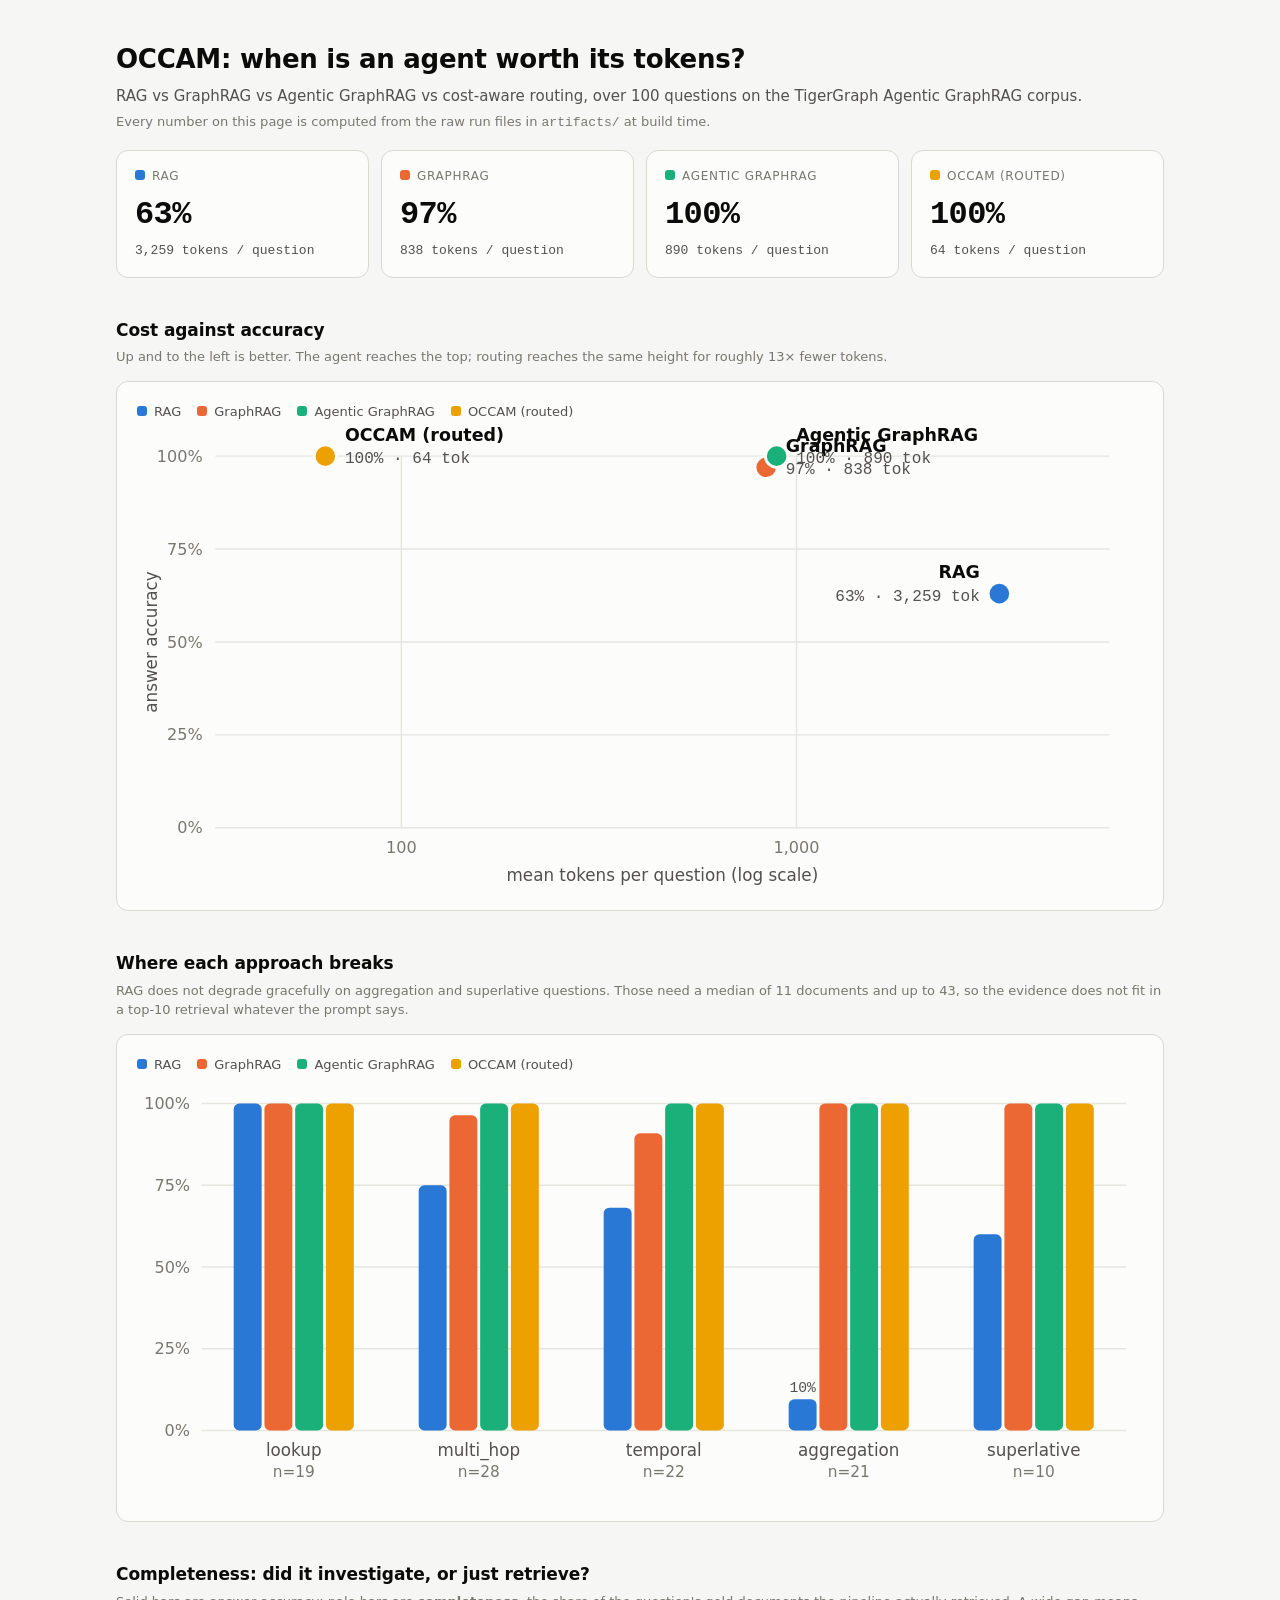
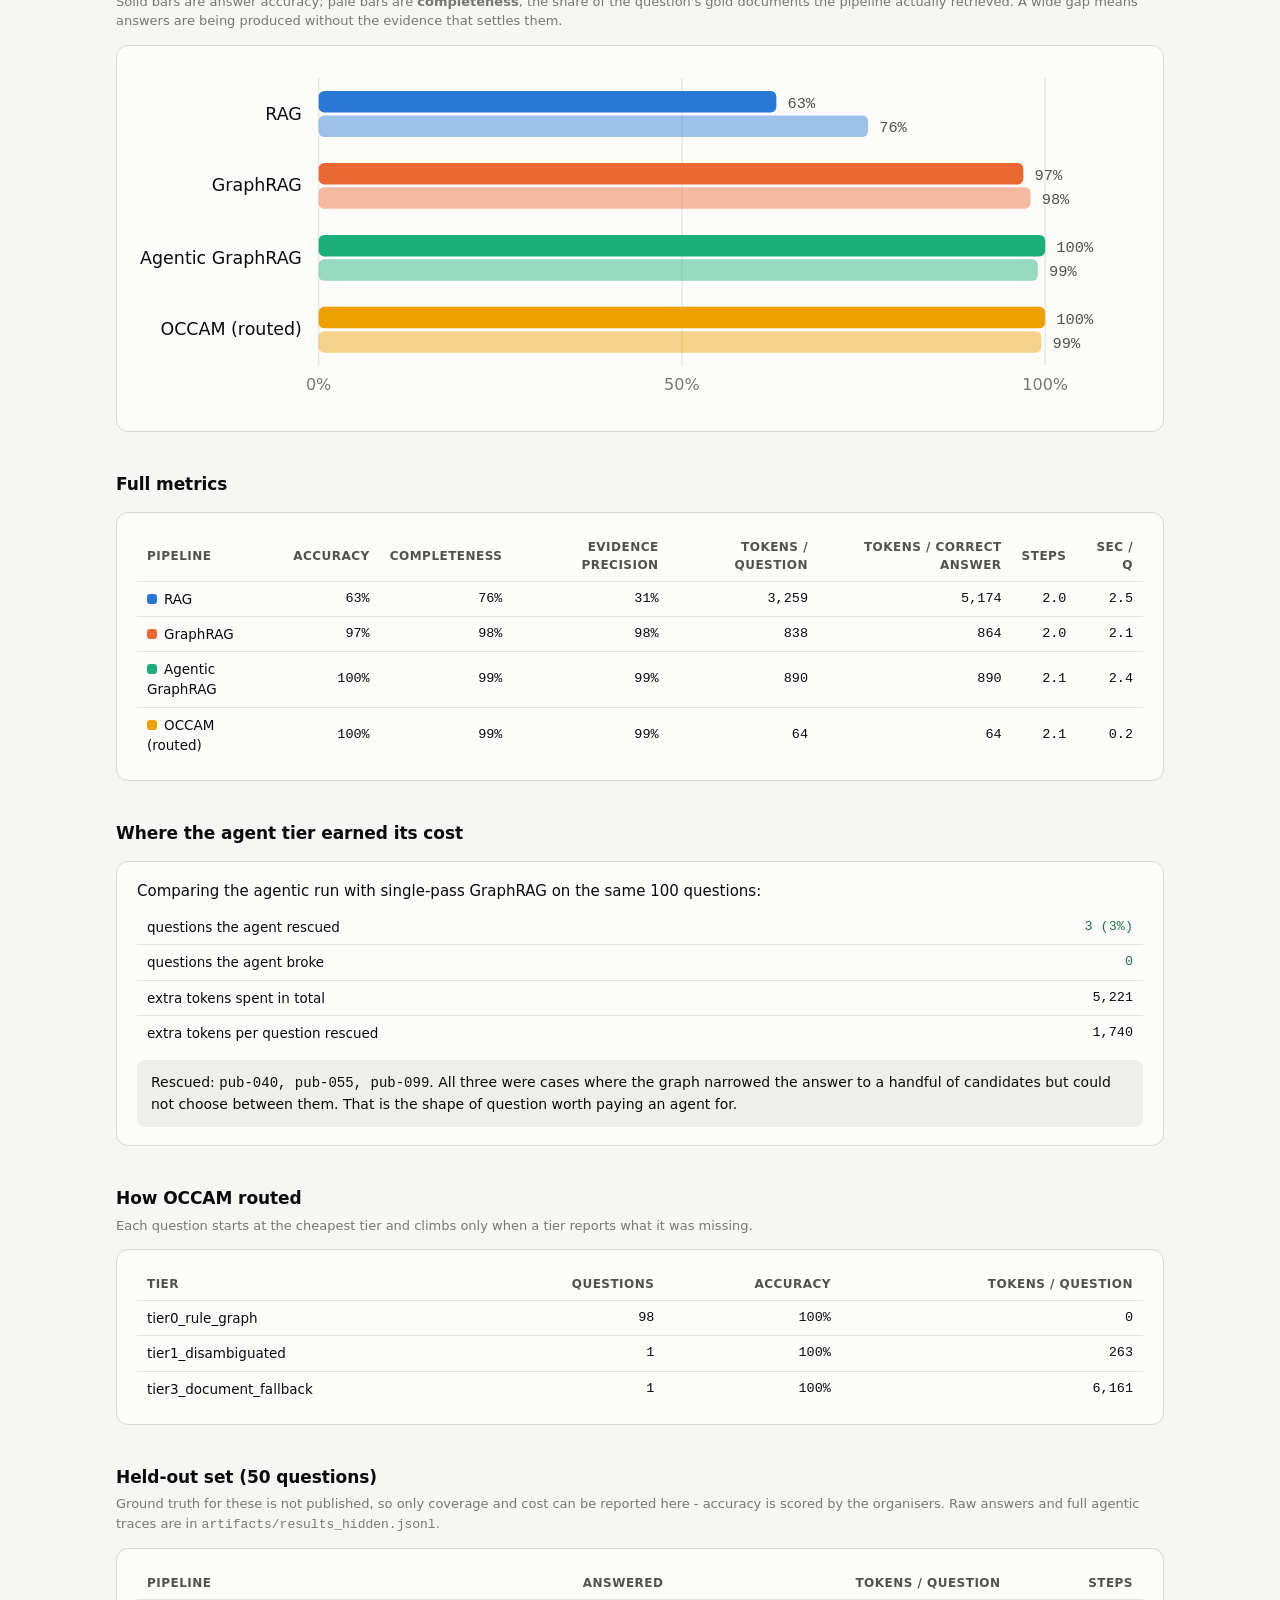
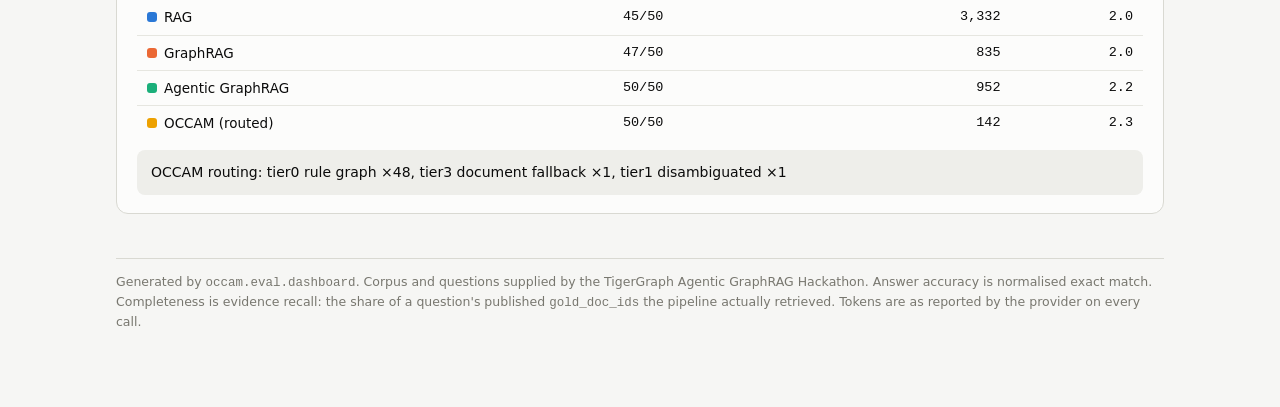
==== docs/index.html @ 52039546 "Serve the dashboard from GitHub Pages and name completeness explicitly GitHub renders .html files as" ====
<!doctype html>
<html lang="en"><head><meta charset="utf-8"><meta name="viewport" content="width=device-width,initial-scale=1">
<title>OCCAM Benchmark</title><style>
:root{color-scheme:light;
  --surface-0:#f6f6f4; --surface-1:#fcfcfb; --surface-2:#eeeeea;
  --border:#d9d9d2; --grid:#e6e6e0;
  --text-primary:#0b0b0b; --text-secondary:#52514e; --text-muted:#78776f;
  --series-rag:#2a78d6; --series-graphrag:#eb6834;
  --series-agentic:#1baf7a; --series-occam:#eda100;
  --good:#1e7a48; --bad:#b3261e;}
@media (prefers-color-scheme:dark){:root:not([data-theme="light"]){color-scheme:dark;
  --surface-0:#121211; --surface-1:#1a1a19; --surface-2:#242422;
  --border:#3a3a37; --grid:#2e2e2b;
  --text-primary:#ffffff; --text-secondary:#c3c2b7; --text-muted:#96958c;
  --series-rag:#3987e5; --series-graphrag:#d95926;
  --series-agentic:#199e70; --series-occam:#c98500;
  --good:#4caf7d; --bad:#e66767;}}
:root[data-theme="dark"]{color-scheme:dark;
  --surface-0:#121211; --surface-1:#1a1a19; --surface-2:#242422;
  --border:#3a3a37; --grid:#2e2e2b;
  --text-primary:#ffffff; --text-secondary:#c3c2b7; --text-muted:#96958c;
  --series-rag:#3987e5; --series-graphrag:#d95926;
  --series-agentic:#199e70; --series-occam:#c98500;
  --good:#4caf7d; --bad:#e66767;}
*{box-sizing:border-box}
body{margin:0;background:var(--surface-0);color:var(--text-primary);
  font:15px/1.5 ui-sans-serif,system-ui,-apple-system,"Segoe UI",Roboto,sans-serif;}
.wrap{max-width:1080px;margin:0 auto;padding:40px 16px 80px}
h1{font-size:26px;margin:0 0 6px;letter-spacing:-.01em}
h2{font-size:17px;margin:40px 0 4px;letter-spacing:-.005em}
.sub{color:var(--text-secondary);margin:0 0 4px}
.note{color:var(--text-muted);font-size:13px;margin:4px 0 14px}
.card{background:var(--surface-1);border:1px solid var(--border);
  border-radius:12px;padding:18px 20px;margin-top:14px}
.tiles{display:grid;grid-template-columns:repeat(auto-fit,minmax(200px,1fr));gap:12px;margin-top:18px}
.tile{background:var(--surface-1);border:1px solid var(--border);border-radius:12px;padding:16px 18px}
.tile .name{font-size:12px;letter-spacing:.06em;text-transform:uppercase;color:var(--text-muted)}
.tile .big{font-size:32px;font-weight:650;letter-spacing:-.02em;margin:6px 0 2px}
.tile .meta{font-size:13px;color:var(--text-secondary)}
.swatch{display:inline-block;width:10px;height:10px;border-radius:3px;margin-right:7px;vertical-align:baseline}
table{border-collapse:collapse;width:100%;font-size:13.5px}
th,td{text-align:right;padding:7px 10px;border-bottom:1px solid var(--grid)}
th:first-child,td:first-child{text-align:left}
th{color:var(--text-secondary);font-weight:600;font-size:12px;
  letter-spacing:.04em;text-transform:uppercase}
tbody tr:last-child td{border-bottom:none}
.legend{display:flex;flex-wrap:wrap;gap:16px;margin:2px 0 10px;font-size:13px;color:var(--text-secondary)}
figure{margin:0}
svg{display:block;width:100%;height:auto;overflow:visible}
.mono{font-variant-numeric:tabular-nums;
  font-family:ui-monospace,SFMono-Regular,Menlo,monospace}
.good{color:var(--good)} .bad{color:var(--bad)}
.hl{background:var(--surface-2);border-radius:8px;padding:12px 14px;margin-top:10px;font-size:14px}
footer{margin-top:44px;color:var(--text-muted);font-size:12.5px;
  border-top:1px solid var(--border);padding-top:14px}
[data-tip]{cursor:default}
</style></head><body><div class="wrap">

<h1>OCCAM: when is an agent worth its tokens?</h1>
<p class="sub">RAG vs GraphRAG vs Agentic GraphRAG vs cost-aware routing,
over 100 questions on the TigerGraph Agentic GraphRAG corpus.</p>
<p class="note">Every number on this page is computed from the raw run files in
<span class="mono">artifacts/</span> at build time.</p>

<div class="tiles"><div class="tile"><div class="name"><span class="swatch" style="background:var(--series-rag)"></span>RAG</div><div class="big mono">63%</div><div class="meta mono">3,259 tokens / question</div></div><div class="tile"><div class="name"><span class="swatch" style="background:var(--series-graphrag)"></span>GraphRAG</div><div class="big mono">97%</div><div class="meta mono">838 tokens / question</div></div><div class="tile"><div class="name"><span class="swatch" style="background:var(--series-agentic)"></span>Agentic GraphRAG</div><div class="big mono">100%</div><div class="meta mono">890 tokens / question</div></div><div class="tile"><div class="name"><span class="swatch" style="background:var(--series-occam)"></span>OCCAM (routed)</div><div class="big mono">100%</div><div class="meta mono">64 tokens / question</div></div></div>

<h2>Cost against accuracy</h2>
<p class="note">Up and to the left is better. The agent reaches the top;
routing reaches the same height for roughly 13&times; fewer tokens.</p>
<div class="card"><div class="legend"><span><span class="swatch" style="background:var(--series-rag)"></span>RAG</span><span><span class="swatch" style="background:var(--series-graphrag)"></span>GraphRAG</span><span><span class="swatch" style="background:var(--series-agentic)"></span>Agentic GraphRAG</span><span><span class="swatch" style="background:var(--series-occam)"></span>OCCAM (routed)</span></div><figure><svg viewBox="0 0 720 330" role="img" aria-label="Average tokens per question versus answer accuracy"><line x1="56" y1="284.0" x2="696" y2="284.0" stroke="var(--grid)" stroke-width="1"/><text x="47" y="288.0" text-anchor="end" font-size="11.5" fill="var(--text-muted)">0%</text><line x1="56" y1="217.5" x2="696" y2="217.5" stroke="var(--grid)" stroke-width="1"/><text x="47" y="221.5" text-anchor="end" font-size="11.5" fill="var(--text-muted)">25%</text><line x1="56" y1="151.0" x2="696" y2="151.0" stroke="var(--grid)" stroke-width="1"/><text x="47" y="155.0" text-anchor="end" font-size="11.5" fill="var(--text-muted)">50%</text><line x1="56" y1="84.5" x2="696" y2="84.5" stroke="var(--grid)" stroke-width="1"/><text x="47" y="88.5" text-anchor="end" font-size="11.5" fill="var(--text-muted)">75%</text><line x1="56" y1="18.0" x2="696" y2="18.0" stroke="var(--grid)" stroke-width="1"/><text x="47" y="22.0" text-anchor="end" font-size="11.5" fill="var(--text-muted)">100%</text><line x1="189.2" y1="18" x2="189.2" y2="284" stroke="var(--grid)" stroke-width="1"/><text x="189.2" y="302" text-anchor="middle" font-size="11.5" fill="var(--text-muted)">100</text><line x1="472.0" y1="18" x2="472.0" y2="284" stroke="var(--grid)" stroke-width="1"/><text x="472.0" y="302" text-anchor="middle" font-size="11.5" fill="var(--text-muted)">1,000</text><text x="376" y="322" text-anchor="middle" font-size="12" fill="var(--text-secondary)">mean tokens per question (log scale)</text><text transform="translate(14,151) rotate(-90)" text-anchor="middle" font-size="12" fill="var(--text-secondary)">answer accuracy</text><circle cx="617.2" cy="116.4" r="8" fill="var(--series-rag)" stroke="var(--surface-1)" stroke-width="2" data-tip="RAG: 63% accuracy at 3,259 tokens/question"/><text x="603.2" y="105.4" text-anchor="end" font-size="12.5" font-weight="600" fill="var(--text-primary)">RAG</text><text x="603.2" y="121.4" text-anchor="end" font-size="11.5" fill="var(--text-secondary)" class="mono">63% · 3,259 tok</text><circle cx="450.3" cy="26.0" r="8" fill="var(--series-graphrag)" stroke="var(--surface-1)" stroke-width="2" data-tip="GraphRAG: 97% accuracy at 838 tokens/question"/><text x="464.3" y="15.0" text-anchor="start" font-size="12.5" font-weight="600" fill="var(--text-primary)">GraphRAG</text><text x="464.3" y="31.0" text-anchor="start" font-size="11.5" fill="var(--text-secondary)" class="mono">97% · 838 tok</text><circle cx="457.8" cy="18.0" r="8" fill="var(--series-agentic)" stroke="var(--surface-1)" stroke-width="2" data-tip="Agentic GraphRAG: 100% accuracy at 890 tokens/question"/><text x="471.8" y="7.0" text-anchor="start" font-size="12.5" font-weight="600" fill="var(--text-primary)">Agentic GraphRAG</text><text x="471.8" y="23.0" text-anchor="start" font-size="11.5" fill="var(--text-secondary)" class="mono">100% · 890 tok</text><circle cx="134.8" cy="18.0" r="8" fill="var(--series-occam)" stroke="var(--surface-1)" stroke-width="2" data-tip="OCCAM (routed): 100% accuracy at 64 tokens/question"/><text x="148.8" y="7.0" text-anchor="start" font-size="12.5" font-weight="600" fill="var(--text-primary)">OCCAM (routed)</text><text x="148.8" y="23.0" text-anchor="start" font-size="11.5" fill="var(--text-secondary)" class="mono">100% · 64 tok</text></svg></figure></div>

<h2>Where each approach breaks</h2>
<p class="note">RAG does not degrade gracefully on aggregation and superlative
questions. Those need a median of 11 documents and up to 43, so the evidence
does not fit in a top-10 retrieval whatever the prompt says.</p>
<div class="card"><div class="legend"><span><span class="swatch" style="background:var(--series-rag)"></span>RAG</span><span><span class="swatch" style="background:var(--series-graphrag)"></span>GraphRAG</span><span><span class="swatch" style="background:var(--series-agentic)"></span>Agentic GraphRAG</span><span><span class="swatch" style="background:var(--series-occam)"></span>OCCAM (routed)</span></div><figure><svg viewBox="0 0 720 300" role="img" aria-label="Answer accuracy by question type for each pipeline"><line x1="46" y1="248.0" x2="708" y2="248.0" stroke="var(--grid)" stroke-width="1"/><text x="38" y="252.0" text-anchor="end" font-size="11.5" fill="var(--text-muted)">0%</text><line x1="46" y1="189.5" x2="708" y2="189.5" stroke="var(--grid)" stroke-width="1"/><text x="38" y="193.5" text-anchor="end" font-size="11.5" fill="var(--text-muted)">25%</text><line x1="46" y1="131.0" x2="708" y2="131.0" stroke="var(--grid)" stroke-width="1"/><text x="38" y="135.0" text-anchor="end" font-size="11.5" fill="var(--text-muted)">50%</text><line x1="46" y1="72.5" x2="708" y2="72.5" stroke="var(--grid)" stroke-width="1"/><text x="38" y="76.5" text-anchor="end" font-size="11.5" fill="var(--text-muted)">75%</text><line x1="46" y1="14.0" x2="708" y2="14.0" stroke="var(--grid)" stroke-width="1"/><text x="38" y="18.0" text-anchor="end" font-size="11.5" fill="var(--text-muted)">100%</text><text x="112.2" y="266" text-anchor="middle" font-size="12" fill="var(--text-secondary)">lookup</text><text x="112.2" y="281" text-anchor="middle" font-size="11" fill="var(--text-muted)">n=19</text><rect x="69.2" y="14.0" width="20.0" height="234.0" rx="4" fill="var(--series-rag)" data-tip="RAG · lookup: 100% correct (19/19), 2,718 tok/q"/><rect x="91.2" y="14.0" width="20.0" height="234.0" rx="4" fill="var(--series-graphrag)" data-tip="GraphRAG · lookup: 100% correct (19/19), 822 tok/q"/><rect x="113.2" y="14.0" width="20.0" height="234.0" rx="4" fill="var(--series-agentic)" data-tip="Agentic GraphRAG · lookup: 100% correct (19/19), 821 tok/q"/><rect x="135.2" y="14.0" width="20.0" height="234.0" rx="4" fill="var(--series-occam)" data-tip="OCCAM (routed) · lookup: 100% correct (19/19), 0 tok/q"/><text x="244.6" y="266" text-anchor="middle" font-size="12" fill="var(--text-secondary)">multi_hop</text><text x="244.6" y="281" text-anchor="middle" font-size="11" fill="var(--text-muted)">n=28</text><rect x="201.6" y="72.5" width="20.0" height="175.5" rx="4" fill="var(--series-rag)" data-tip="RAG · multi_hop: 75% correct (21/28), 3,056 tok/q"/><rect x="223.6" y="22.4" width="20.0" height="225.6" rx="4" fill="var(--series-graphrag)" data-tip="GraphRAG · multi_hop: 96% correct (27/28), 847 tok/q"/><rect x="245.6" y="14.0" width="20.0" height="234.0" rx="4" fill="var(--series-agentic)" data-tip="Agentic GraphRAG · multi_hop: 100% correct (28/28), 994 tok/q"/><rect x="267.6" y="14.0" width="20.0" height="234.0" rx="4" fill="var(--series-occam)" data-tip="OCCAM (routed) · multi_hop: 100% correct (28/28), 220 tok/q"/><text x="377.0" y="266" text-anchor="middle" font-size="12" fill="var(--text-secondary)">temporal</text><text x="377.0" y="281" text-anchor="middle" font-size="11" fill="var(--text-muted)">n=22</text><rect x="334.0" y="88.5" width="20.0" height="159.5" rx="4" fill="var(--series-rag)" data-tip="RAG · temporal: 68% correct (15/22), 3,630 tok/q"/><rect x="356.0" y="35.3" width="20.0" height="212.7" rx="4" fill="var(--series-graphrag)" data-tip="GraphRAG · temporal: 91% correct (20/22), 849 tok/q"/><rect x="378.0" y="14.0" width="20.0" height="234.0" rx="4" fill="var(--series-agentic)" data-tip="Agentic GraphRAG · temporal: 100% correct (22/22), 900 tok/q"/><rect x="400.0" y="14.0" width="20.0" height="234.0" rx="4" fill="var(--series-occam)" data-tip="OCCAM (routed) · temporal: 100% correct (22/22), 12 tok/q"/><text x="509.4" y="266" text-anchor="middle" font-size="12" fill="var(--text-secondary)">aggregation</text><text x="509.4" y="281" text-anchor="middle" font-size="11" fill="var(--text-muted)">n=21</text><rect x="466.4" y="225.7" width="20.0" height="22.3" rx="4" fill="var(--series-rag)" data-tip="RAG · aggregation: 10% correct (2/21), 3,412 tok/q"/><text x="476.4" y="220.7" text-anchor="middle" font-size="10.5" fill="var(--text-secondary)" class="mono">10%</text><rect x="488.4" y="14.0" width="20.0" height="234.0" rx="4" fill="var(--series-graphrag)" data-tip="GraphRAG · aggregation: 100% correct (21/21), 836 tok/q"/><rect x="510.4" y="14.0" width="20.0" height="234.0" rx="4" fill="var(--series-agentic)" data-tip="Agentic GraphRAG · aggregation: 100% correct (21/21), 836 tok/q"/><rect x="532.4" y="14.0" width="20.0" height="234.0" rx="4" fill="var(--series-occam)" data-tip="OCCAM (routed) · aggregation: 100% correct (21/21), 0 tok/q"/><text x="641.8" y="266" text-anchor="middle" font-size="12" fill="var(--text-secondary)">superlative</text><text x="641.8" y="281" text-anchor="middle" font-size="11" fill="var(--text-muted)">n=10</text><rect x="598.8" y="107.6" width="20.0" height="140.4" rx="4" fill="var(--series-rag)" data-tip="RAG · superlative: 60% correct (6/10), 3,718 tok/q"/><rect x="620.8" y="14.0" width="20.0" height="234.0" rx="4" fill="var(--series-graphrag)" data-tip="GraphRAG · superlative: 100% correct (10/10), 824 tok/q"/><rect x="642.8" y="14.0" width="20.0" height="234.0" rx="4" fill="var(--series-agentic)" data-tip="Agentic GraphRAG · superlative: 100% correct (10/10), 824 tok/q"/><rect x="664.8" y="14.0" width="20.0" height="234.0" rx="4" fill="var(--series-occam)" data-tip="OCCAM (routed) · superlative: 100% correct (10/10), 0 tok/q"/></svg></figure></div>

<h2>Completeness: did it investigate, or just retrieve?</h2>
<p class="note">Solid bars are answer accuracy; pale bars are <strong>completeness</strong>,
the share of the question's gold documents the pipeline actually retrieved. A wide
gap means answers are being produced without the evidence that settles them.</p>
<div class="card"><figure><svg viewBox="0 0 720 250" role="img" aria-label="Answer accuracy compared with completeness (evidence recall)"><line x1="130.0" y1="10" x2="130.0" y2="216" stroke="var(--grid)" stroke-width="1"/><text x="130.0" y="233" text-anchor="middle" font-size="11.5" fill="var(--text-muted)">0%</text><line x1="390.0" y1="10" x2="390.0" y2="216" stroke="var(--grid)" stroke-width="1"/><text x="390.0" y="233" text-anchor="middle" font-size="11.5" fill="var(--text-muted)">50%</text><line x1="650.0" y1="10" x2="650.0" y2="216" stroke="var(--grid)" stroke-width="1"/><text x="650.0" y="233" text-anchor="middle" font-size="11.5" fill="var(--text-muted)">100%</text><text x="118" y="39.8" text-anchor="end" font-size="12.5" fill="var(--text-primary)">RAG</text><rect x="130" y="19.3" width="327.6" height="15.4" rx="4" fill="var(--series-rag)" fill-opacity="1" data-tip="RAG answer accuracy: 63.0%"/><text x="465.6" y="31.4" font-size="11" fill="var(--text-secondary)" class="mono">63%</text><rect x="130" y="36.8" width="393.2" height="15.4" rx="4" fill="var(--series-rag)" fill-opacity="0.45" data-tip="RAG evidence recall: 75.6%"/><text x="531.2" y="48.8" font-size="11" fill="var(--text-secondary)" class="mono">76%</text><text x="118" y="91.2" text-anchor="end" font-size="12.5" fill="var(--text-primary)">GraphRAG</text><rect x="130" y="70.8" width="504.4" height="15.4" rx="4" fill="var(--series-graphrag)" fill-opacity="1" data-tip="GraphRAG answer accuracy: 97.0%"/><text x="642.4" y="82.9" font-size="11" fill="var(--text-secondary)" class="mono">97%</text><rect x="130" y="88.2" width="509.5" height="15.4" rx="4" fill="var(--series-graphrag)" fill-opacity="0.45" data-tip="GraphRAG evidence recall: 98.0%"/><text x="647.5" y="100.3" font-size="11" fill="var(--text-secondary)" class="mono">98%</text><text x="118" y="142.8" text-anchor="end" font-size="12.5" fill="var(--text-primary)">Agentic GraphRAG</text><rect x="130" y="122.3" width="520.0" height="15.4" rx="4" fill="var(--series-agentic)" fill-opacity="1" data-tip="Agentic GraphRAG answer accuracy: 100.0%"/><text x="658.0" y="134.4" font-size="11" fill="var(--text-secondary)" class="mono">100%</text><rect x="130" y="139.8" width="514.7" height="15.4" rx="4" fill="var(--series-agentic)" fill-opacity="0.45" data-tip="Agentic GraphRAG evidence recall: 99.0%"/><text x="652.7" y="151.8" font-size="11" fill="var(--text-secondary)" class="mono">99%</text><text x="118" y="194.2" text-anchor="end" font-size="12.5" fill="var(--text-primary)">OCCAM (routed)</text><rect x="130" y="173.8" width="520.0" height="15.4" rx="4" fill="var(--series-occam)" fill-opacity="1" data-tip="OCCAM (routed) answer accuracy: 100.0%"/><text x="658.0" y="185.9" font-size="11" fill="var(--text-secondary)" class="mono">100%</text><rect x="130" y="191.2" width="517.3" height="15.4" rx="4" fill="var(--series-occam)" fill-opacity="0.45" data-tip="OCCAM (routed) evidence recall: 99.5%"/><text x="655.3" y="203.3" font-size="11" fill="var(--text-secondary)" class="mono">99%</text></svg></figure></div>

<h2>Full metrics</h2>
<div class="card"><table><thead><tr><th>pipeline</th><th>accuracy</th><th>completeness</th><th>evidence precision</th><th>tokens / question</th><th>tokens / correct answer</th><th>steps</th><th>sec / q</th></tr></thead><tbody><tr><td><span class="swatch" style="background:var(--series-rag)"></span>RAG</td><td class="mono">63%</td><td class="mono">76%</td><td class="mono">31%</td><td class="mono">3,259</td><td class="mono">5,174</td><td class="mono">2.0</td><td class="mono">2.5</td></tr><tr><td><span class="swatch" style="background:var(--series-graphrag)"></span>GraphRAG</td><td class="mono">97%</td><td class="mono">98%</td><td class="mono">98%</td><td class="mono">838</td><td class="mono">864</td><td class="mono">2.0</td><td class="mono">2.1</td></tr><tr><td><span class="swatch" style="background:var(--series-agentic)"></span>Agentic GraphRAG</td><td class="mono">100%</td><td class="mono">99%</td><td class="mono">99%</td><td class="mono">890</td><td class="mono">890</td><td class="mono">2.1</td><td class="mono">2.4</td></tr><tr><td><span class="swatch" style="background:var(--series-occam)"></span>OCCAM (routed)</td><td class="mono">100%</td><td class="mono">99%</td><td class="mono">99%</td><td class="mono">64</td><td class="mono">64</td><td class="mono">2.1</td><td class="mono">0.2</td></tr></tbody></table></div>

<h2>Where the agent tier earned its cost</h2>
<div class="card">
<p style="margin:0 0 8px">Comparing the agentic run with single-pass GraphRAG on
the same 100 questions:</p>
<table><tbody>
<tr><td>questions the agent rescued</td>
    <td class="mono good">3 (3%)</td></tr>
<tr><td>questions the agent broke</td>
    <td class="mono good">0</td></tr>
<tr><td>extra tokens spent in total</td><td class="mono">5,221</td></tr>
<tr><td>extra tokens per question rescued</td><td class="mono">1,740</td></tr>
</tbody></table>
<div class="hl">Rescued: <span class="mono">pub-040, pub-055, pub-099</span>. All three were
cases where the graph narrowed the answer to a handful of candidates but could not
choose between them. That is the shape of question worth paying an agent for.</div>
</div>

<h2>How OCCAM routed</h2>
<p class="note">Each question starts at the cheapest tier and climbs only when a
tier reports what it was missing.</p>
<div class="card"><table><thead><tr><th>tier</th><th>questions</th>
<th>accuracy</th><th>tokens / question</th></tr></thead>
<tbody><tr><td>tier0_rule_graph</td><td class="mono">98</td><td class="mono">100%</td><td class="mono">0</td></tr><tr><td>tier1_disambiguated</td><td class="mono">1</td><td class="mono">100%</td><td class="mono">263</td></tr><tr><td>tier3_document_fallback</td><td class="mono">1</td><td class="mono">100%</td><td class="mono">6,161</td></tr></tbody></table></div>

<h2>Held-out set (50 questions)</h2>
<p class="note">Ground truth for these is not published, so only coverage and cost
can be reported here - accuracy is scored by the organisers. Raw answers and full
agentic traces are in <span class="mono">artifacts/results_hidden.jsonl</span>.</p>
<div class="card"><table><thead><tr><th>pipeline</th><th>answered</th>
<th>tokens / question</th><th>steps</th></tr></thead><tbody><tr><td><span class="swatch" style="background:var(--series-rag)"></span>RAG</td><td class="mono">45/50</td><td class="mono">3,332</td><td class="mono">2.0</td></tr><tr><td><span class="swatch" style="background:var(--series-graphrag)"></span>GraphRAG</td><td class="mono">47/50</td><td class="mono">835</td><td class="mono">2.0</td></tr><tr><td><span class="swatch" style="background:var(--series-agentic)"></span>Agentic GraphRAG</td><td class="mono">50/50</td><td class="mono">952</td><td class="mono">2.2</td></tr><tr><td><span class="swatch" style="background:var(--series-occam)"></span>OCCAM (routed)</td><td class="mono">50/50</td><td class="mono">142</td><td class="mono">2.3</td></tr></tbody></table>
<div class="hl">OCCAM routing: tier0 rule graph &times;48, tier3 document fallback &times;1, tier1 disambiguated &times;1</div></div>

<footer>Generated by <span class="mono">occam.eval.dashboard</span>.
Corpus and questions supplied by the TigerGraph Agentic GraphRAG Hackathon.
Answer accuracy is normalised exact match. Completeness is evidence recall: the
share of a question's published <span class="mono">gold_doc_ids</span> the pipeline
actually retrieved. Tokens are as reported by the provider on every call.</footer>

</div><script>
(function(){
  var tip=document.createElement('div');
  tip.style.cssText='position:fixed;pointer-events:none;opacity:0;transition:opacity .08s;'+
    'background:var(--surface-2);color:var(--text-primary);border:1px solid var(--border);'+
    'border-radius:8px;padding:7px 10px;font:13px ui-sans-serif,system-ui;z-index:99;'+
    'box-shadow:0 6px 20px rgba(0,0,0,.16);max-width:280px';
  document.body.appendChild(tip);
  document.addEventListener('mouseover',function(e){
    var t=e.target.closest('[data-tip]'); if(!t) return;
    tip.textContent=t.getAttribute('data-tip'); tip.style.opacity='1';
  });
  document.addEventListener('mousemove',function(e){
    if(tip.style.opacity==='0') return;
    var x=e.clientX+14, y=e.clientY+14;
    if(x+tip.offsetWidth>innerWidth-8) x=e.clientX-tip.offsetWidth-14;
    if(y+tip.offsetHeight>innerHeight-8) y=e.clientY-tip.offsetHeight-14;
    tip.style.left=x+'px'; tip.style.top=y+'px';
  });
  document.addEventListener('mouseout',function(e){
    if(e.target.closest('[data-tip]')) tip.style.opacity='0';
  });
})();
</script></body></html>
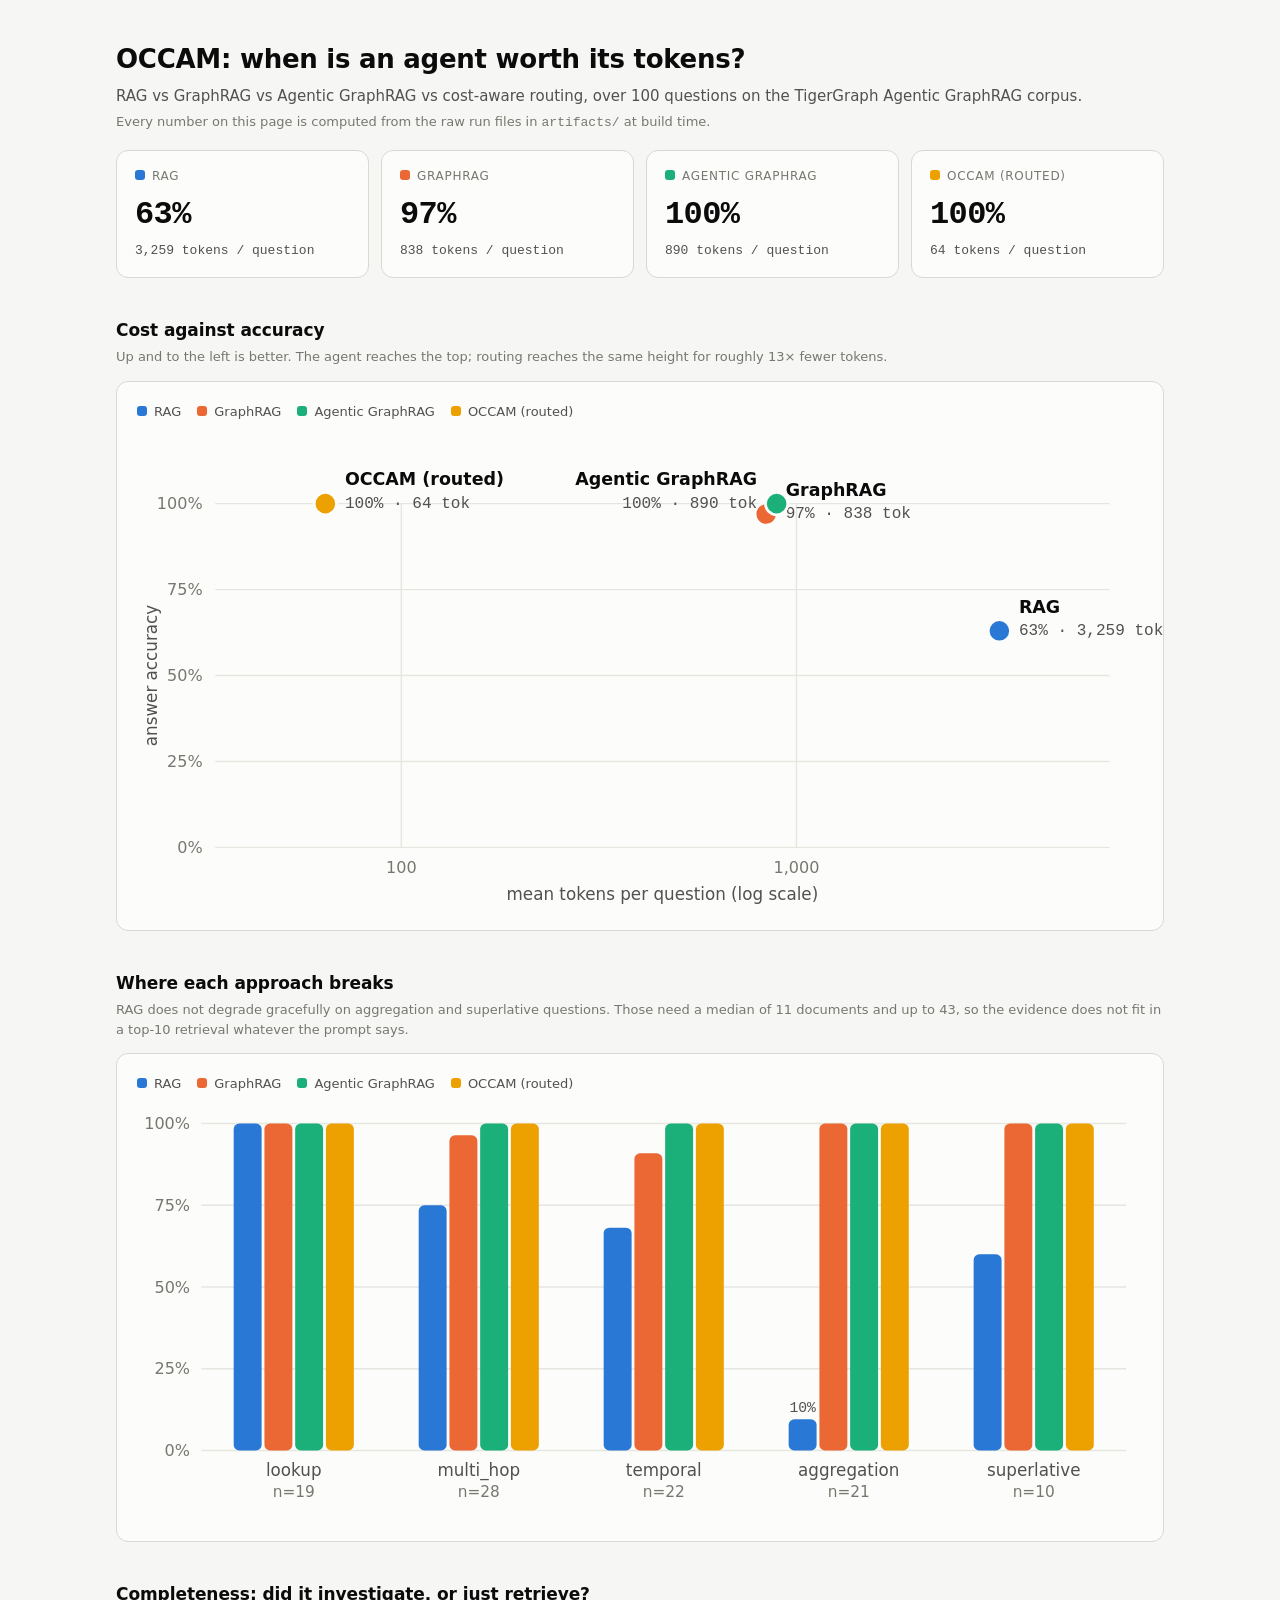
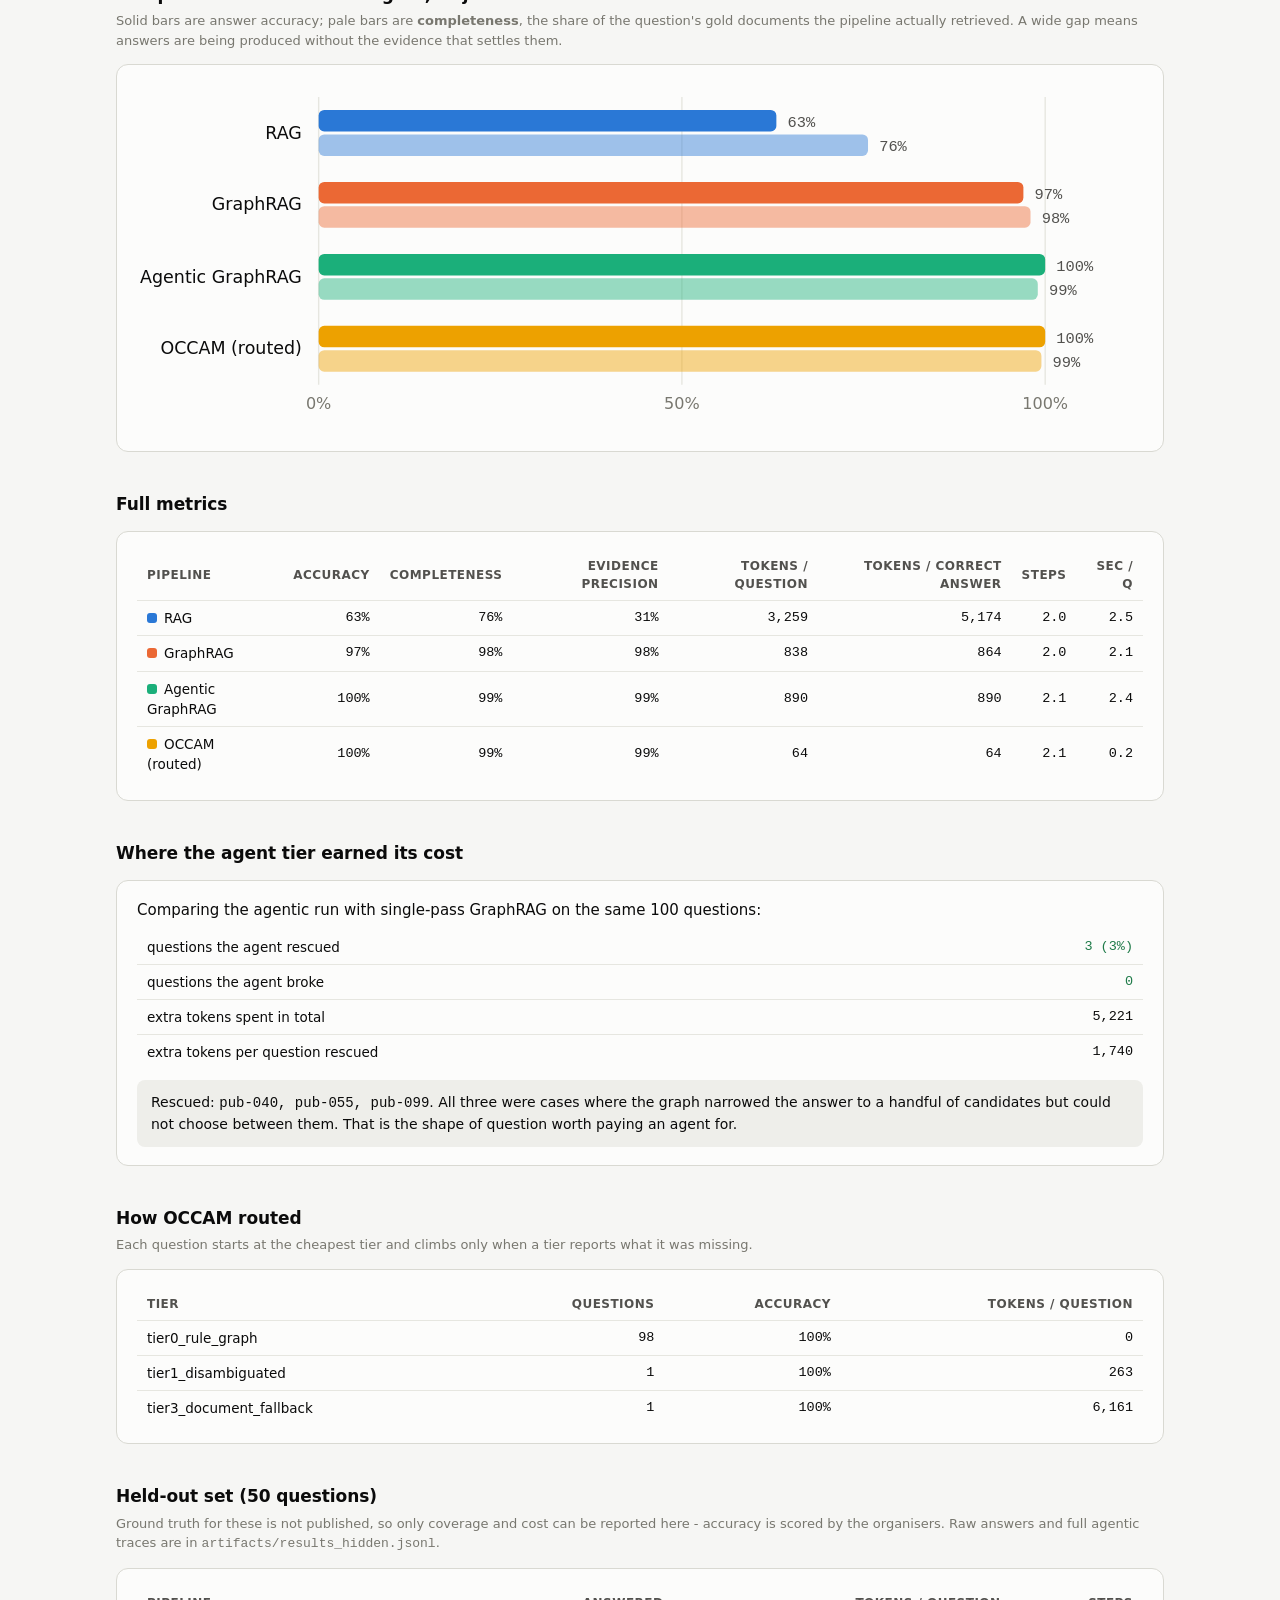
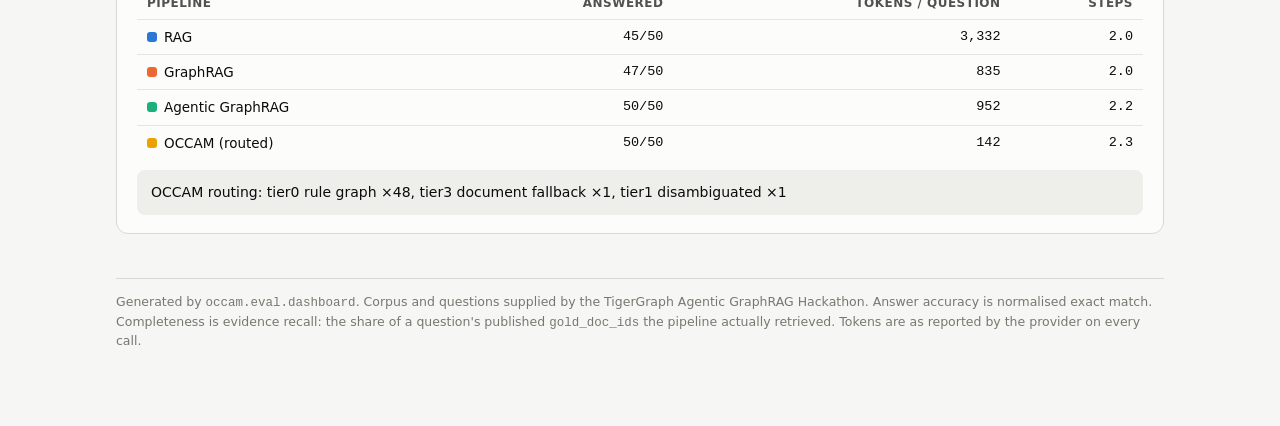
==== commit 25681395: "Stop the frontier chart labels colliding GraphRAG at 97% / 838 tokens and the agent at 100% / 890 la" ====
--- a/docs/index.html
+++ b/docs/index.html
@@ -67,7 +67,7 @@
 <h2>Cost against accuracy</h2>
 <p class="note">Up and to the left is better. The agent reaches the top;
 routing reaches the same height for roughly 13&times; fewer tokens.</p>
-<div class="card"><div class="legend"><span><span class="swatch" style="background:var(--series-rag)"></span>RAG</span><span><span class="swatch" style="background:var(--series-graphrag)"></span>GraphRAG</span><span><span class="swatch" style="background:var(--series-agentic)"></span>Agentic GraphRAG</span><span><span class="swatch" style="background:var(--series-occam)"></span>OCCAM (routed)</span></div><figure><svg viewBox="0 0 720 330" role="img" aria-label="Average tokens per question versus answer accuracy"><line x1="56" y1="284.0" x2="696" y2="284.0" stroke="var(--grid)" stroke-width="1"/><text x="47" y="288.0" text-anchor="end" font-size="11.5" fill="var(--text-muted)">0%</text><line x1="56" y1="217.5" x2="696" y2="217.5" stroke="var(--grid)" stroke-width="1"/><text x="47" y="221.5" text-anchor="end" font-size="11.5" fill="var(--text-muted)">25%</text><line x1="56" y1="151.0" x2="696" y2="151.0" stroke="var(--grid)" stroke-width="1"/><text x="47" y="155.0" text-anchor="end" font-size="11.5" fill="var(--text-muted)">50%</text><line x1="56" y1="84.5" x2="696" y2="84.5" stroke="var(--grid)" stroke-width="1"/><text x="47" y="88.5" text-anchor="end" font-size="11.5" fill="var(--text-muted)">75%</text><line x1="56" y1="18.0" x2="696" y2="18.0" stroke="var(--grid)" stroke-width="1"/><text x="47" y="22.0" text-anchor="end" font-size="11.5" fill="var(--text-muted)">100%</text><line x1="189.2" y1="18" x2="189.2" y2="284" stroke="var(--grid)" stroke-width="1"/><text x="189.2" y="302" text-anchor="middle" font-size="11.5" fill="var(--text-muted)">100</text><line x1="472.0" y1="18" x2="472.0" y2="284" stroke="var(--grid)" stroke-width="1"/><text x="472.0" y="302" text-anchor="middle" font-size="11.5" fill="var(--text-muted)">1,000</text><text x="376" y="322" text-anchor="middle" font-size="12" fill="var(--text-secondary)">mean tokens per question (log scale)</text><text transform="translate(14,151) rotate(-90)" text-anchor="middle" font-size="12" fill="var(--text-secondary)">answer accuracy</text><circle cx="617.2" cy="116.4" r="8" fill="var(--series-rag)" stroke="var(--surface-1)" stroke-width="2" data-tip="RAG: 63% accuracy at 3,259 tokens/question"/><text x="603.2" y="105.4" text-anchor="end" font-size="12.5" font-weight="600" fill="var(--text-primary)">RAG</text><text x="603.2" y="121.4" text-anchor="end" font-size="11.5" fill="var(--text-secondary)" class="mono">63% · 3,259 tok</text><circle cx="450.3" cy="26.0" r="8" fill="var(--series-graphrag)" stroke="var(--surface-1)" stroke-width="2" data-tip="GraphRAG: 97% accuracy at 838 tokens/question"/><text x="464.3" y="15.0" text-anchor="start" font-size="12.5" font-weight="600" fill="var(--text-primary)">GraphRAG</text><text x="464.3" y="31.0" text-anchor="start" font-size="11.5" fill="var(--text-secondary)" class="mono">97% · 838 tok</text><circle cx="457.8" cy="18.0" r="8" fill="var(--series-agentic)" stroke="var(--surface-1)" stroke-width="2" data-tip="Agentic GraphRAG: 100% accuracy at 890 tokens/question"/><text x="471.8" y="7.0" text-anchor="start" font-size="12.5" font-weight="600" fill="var(--text-primary)">Agentic GraphRAG</text><text x="471.8" y="23.0" text-anchor="start" font-size="11.5" fill="var(--text-secondary)" class="mono">100% · 890 tok</text><circle cx="134.8" cy="18.0" r="8" fill="var(--series-occam)" stroke="var(--surface-1)" stroke-width="2" data-tip="OCCAM (routed): 100% accuracy at 64 tokens/question"/><text x="148.8" y="7.0" text-anchor="start" font-size="12.5" font-weight="600" fill="var(--text-primary)">OCCAM (routed)</text><text x="148.8" y="23.0" text-anchor="start" font-size="11.5" fill="var(--text-secondary)" class="mono">100% · 64 tok</text></svg></figure></div>
+<div class="card"><div class="legend"><span><span class="swatch" style="background:var(--series-rag)"></span>RAG</span><span><span class="swatch" style="background:var(--series-graphrag)"></span>GraphRAG</span><span><span class="swatch" style="background:var(--series-agentic)"></span>Agentic GraphRAG</span><span><span class="swatch" style="background:var(--series-occam)"></span>OCCAM (routed)</span></div><figure><svg viewBox="0 0 720 344" role="img" aria-label="Average tokens per question versus answer accuracy"><line x1="56" y1="298.0" x2="696" y2="298.0" stroke="var(--grid)" stroke-width="1"/><text x="47" y="302.0" text-anchor="end" font-size="11.5" fill="var(--text-muted)">0%</text><line x1="56" y1="236.5" x2="696" y2="236.5" stroke="var(--grid)" stroke-width="1"/><text x="47" y="240.5" text-anchor="end" font-size="11.5" fill="var(--text-muted)">25%</text><line x1="56" y1="175.0" x2="696" y2="175.0" stroke="var(--grid)" stroke-width="1"/><text x="47" y="179.0" text-anchor="end" font-size="11.5" fill="var(--text-muted)">50%</text><line x1="56" y1="113.5" x2="696" y2="113.5" stroke="var(--grid)" stroke-width="1"/><text x="47" y="117.5" text-anchor="end" font-size="11.5" fill="var(--text-muted)">75%</text><line x1="56" y1="52.0" x2="696" y2="52.0" stroke="var(--grid)" stroke-width="1"/><text x="47" y="56.0" text-anchor="end" font-size="11.5" fill="var(--text-muted)">100%</text><line x1="189.2" y1="52" x2="189.2" y2="298" stroke="var(--grid)" stroke-width="1"/><text x="189.2" y="316" text-anchor="middle" font-size="11.5" fill="var(--text-muted)">100</text><line x1="472.0" y1="52" x2="472.0" y2="298" stroke="var(--grid)" stroke-width="1"/><text x="472.0" y="316" text-anchor="middle" font-size="11.5" fill="var(--text-muted)">1,000</text><text x="376" y="336" text-anchor="middle" font-size="12" fill="var(--text-secondary)">mean tokens per question (log scale)</text><text transform="translate(14,175) rotate(-90)" text-anchor="middle" font-size="12" fill="var(--text-secondary)">answer accuracy</text><circle cx="617.2" cy="143.0" r="8" fill="var(--series-rag)" stroke="var(--surface-1)" stroke-width="2" data-tip="RAG: 63% accuracy at 3,259 tokens/question"/><text x="631.2" y="130.0" text-anchor="start" font-size="12.5" font-weight="600" fill="var(--text-primary)">RAG</text><text x="631.2" y="146.0" text-anchor="start" font-size="11.5" fill="var(--text-secondary)" class="mono">63% · 3,259 tok</text><circle cx="450.3" cy="59.4" r="8" fill="var(--series-graphrag)" stroke="var(--surface-1)" stroke-width="2" data-tip="GraphRAG: 97% accuracy at 838 tokens/question"/><text x="464.3" y="46.4" text-anchor="start" font-size="12.5" font-weight="600" fill="var(--text-primary)">GraphRAG</text><text x="464.3" y="62.4" text-anchor="start" font-size="11.5" fill="var(--text-secondary)" class="mono">97% · 838 tok</text><circle cx="457.8" cy="52.0" r="8" fill="var(--series-agentic)" stroke="var(--surface-1)" stroke-width="2" data-tip="Agentic GraphRAG: 100% accuracy at 890 tokens/question"/><text x="443.8" y="39.0" text-anchor="end" font-size="12.5" font-weight="600" fill="var(--text-primary)">Agentic GraphRAG</text><text x="443.8" y="55.0" text-anchor="end" font-size="11.5" fill="var(--text-secondary)" class="mono">100% · 890 tok</text><circle cx="134.8" cy="52.0" r="8" fill="var(--series-occam)" stroke="var(--surface-1)" stroke-width="2" data-tip="OCCAM (routed): 100% accuracy at 64 tokens/question"/><text x="148.8" y="39.0" text-anchor="start" font-size="12.5" font-weight="600" fill="var(--text-primary)">OCCAM (routed)</text><text x="148.8" y="55.0" text-anchor="start" font-size="11.5" fill="var(--text-secondary)" class="mono">100% · 64 tok</text></svg></figure></div>
 
 <h2>Where each approach breaks</h2>
 <p class="note">RAG does not degrade gracefully on aggregation and superlative
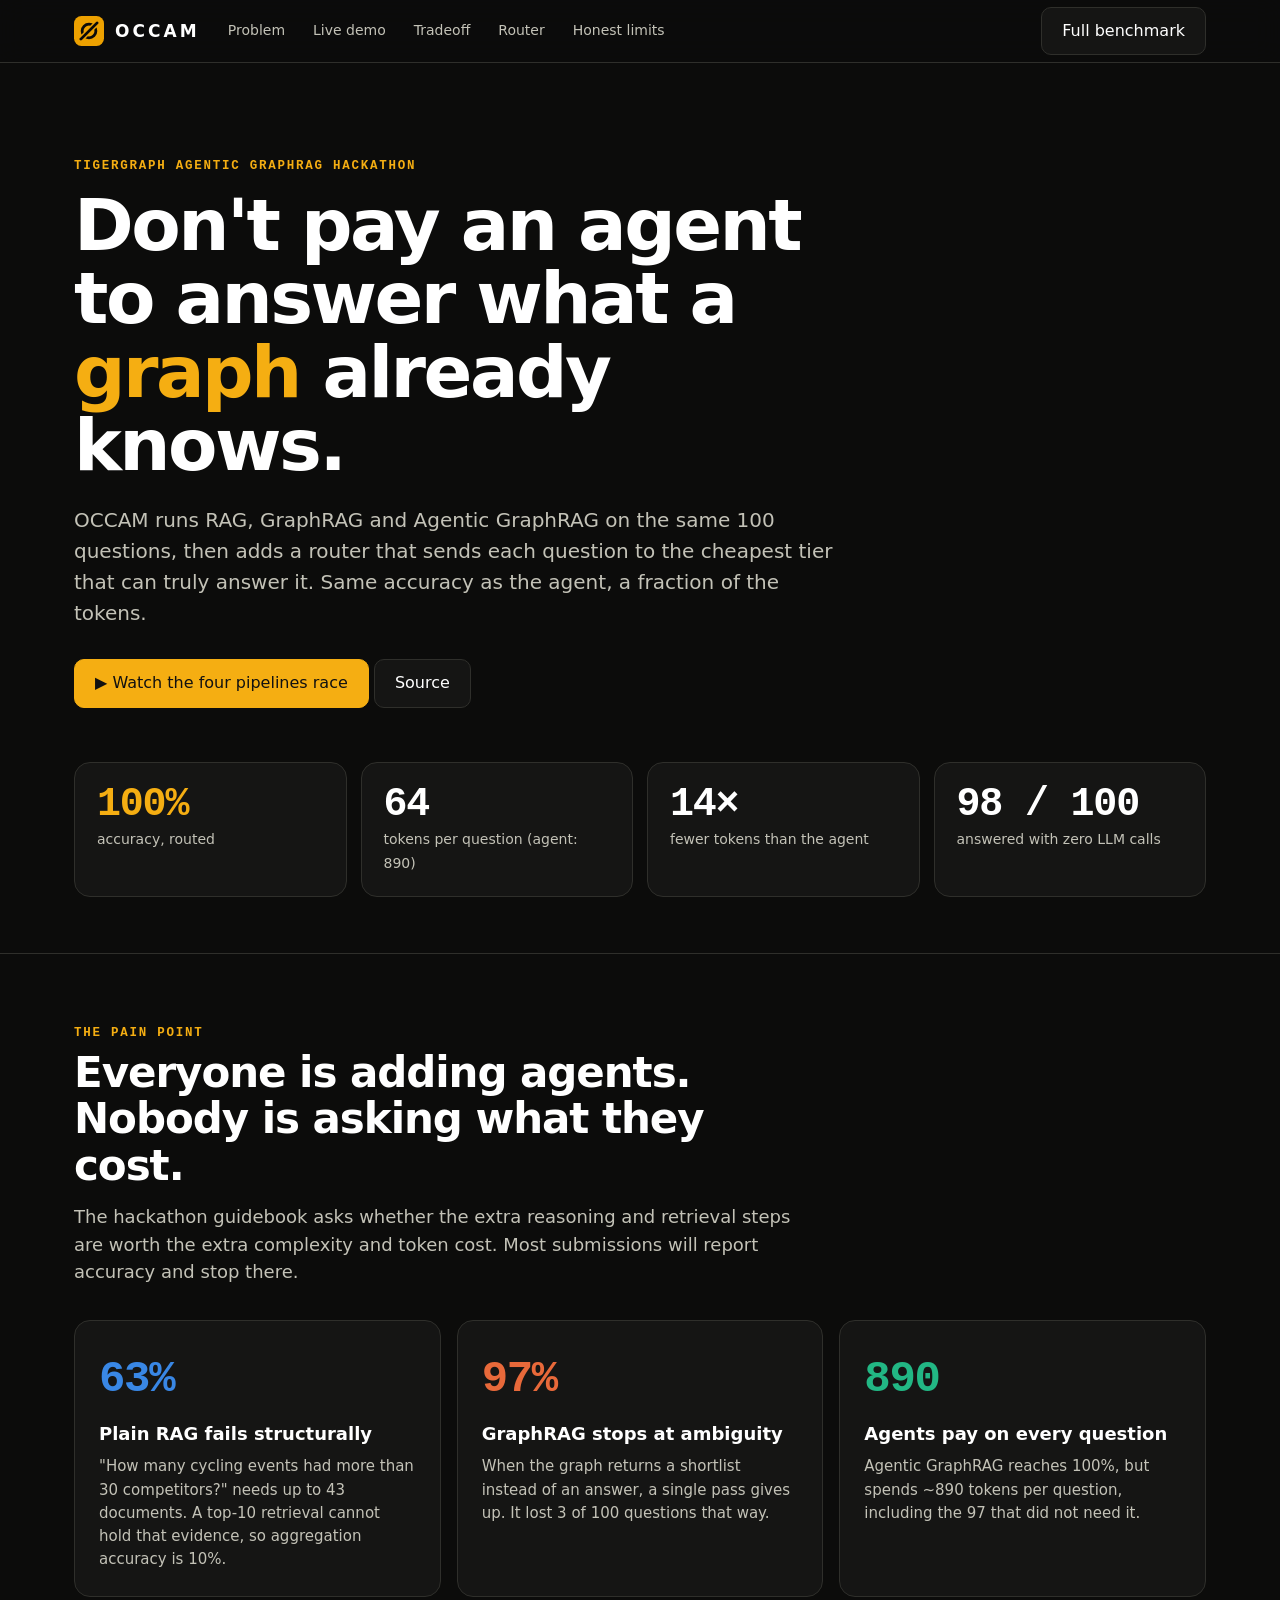
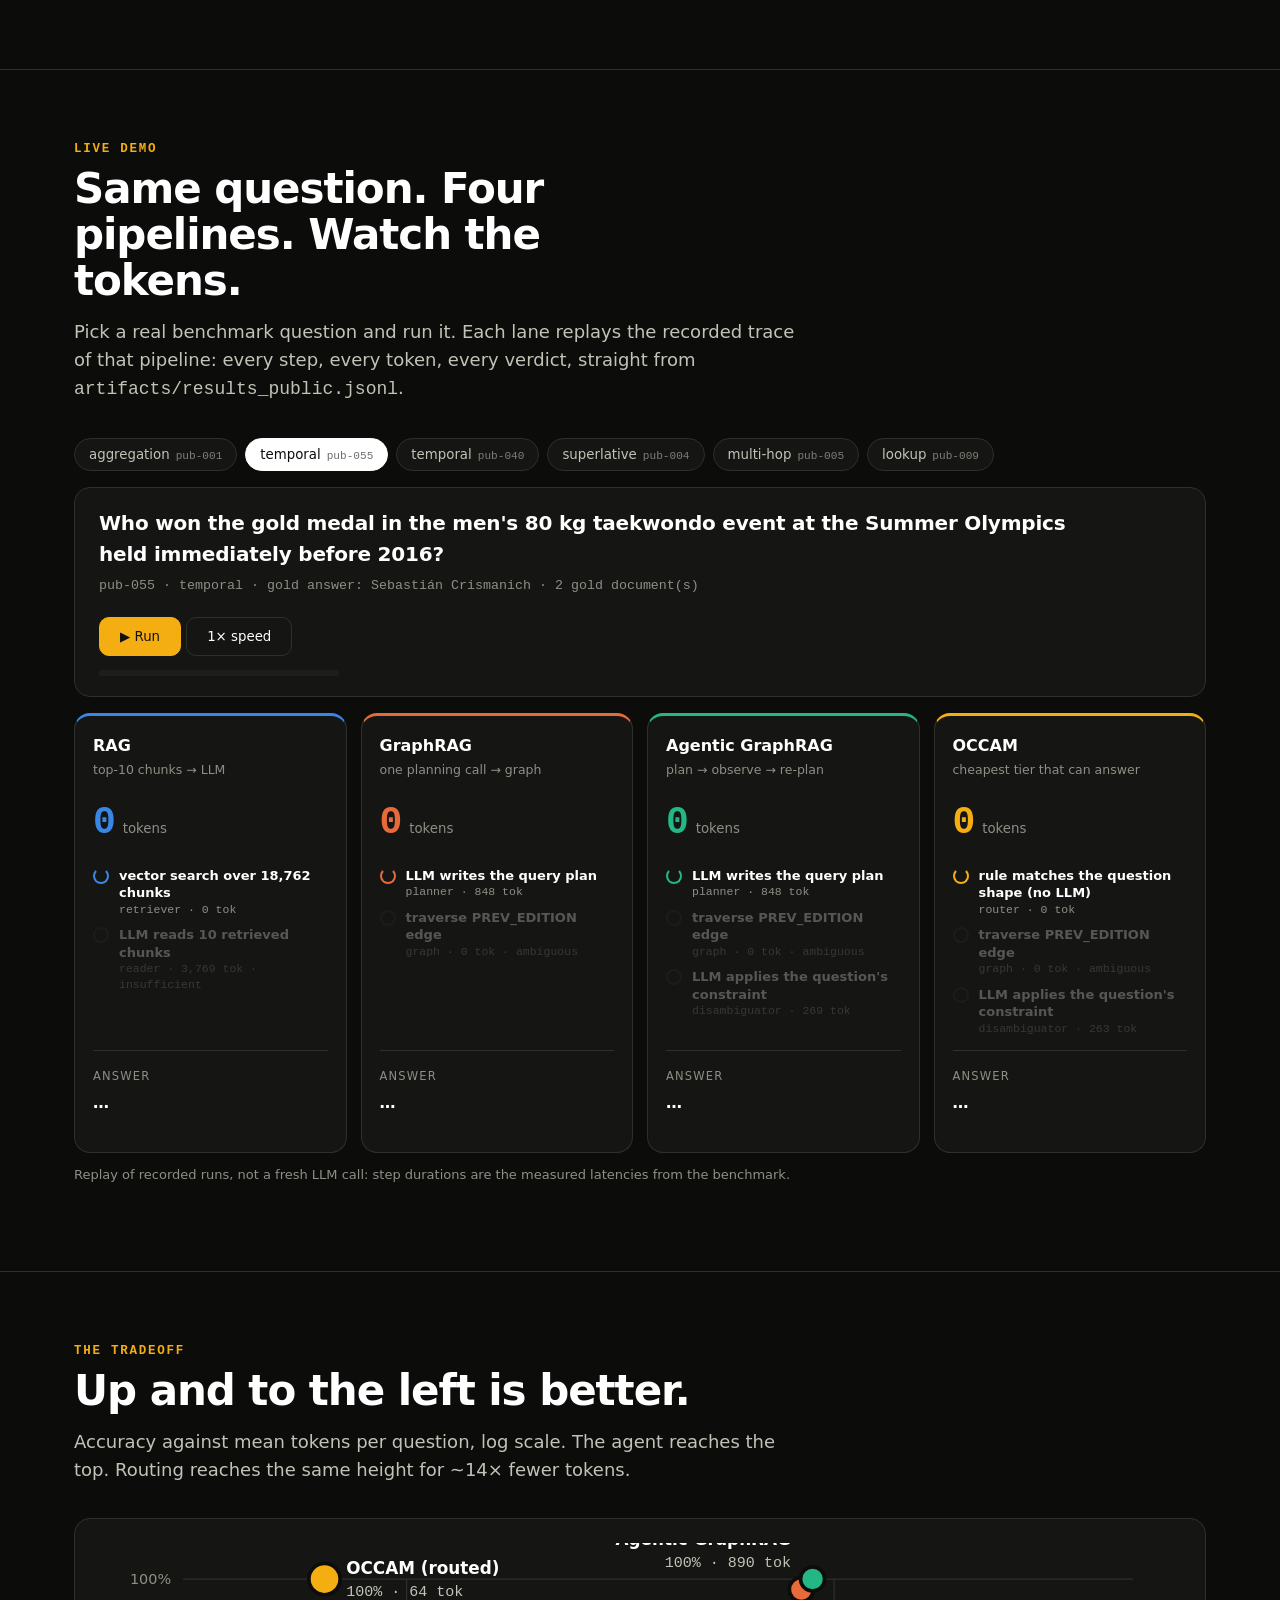
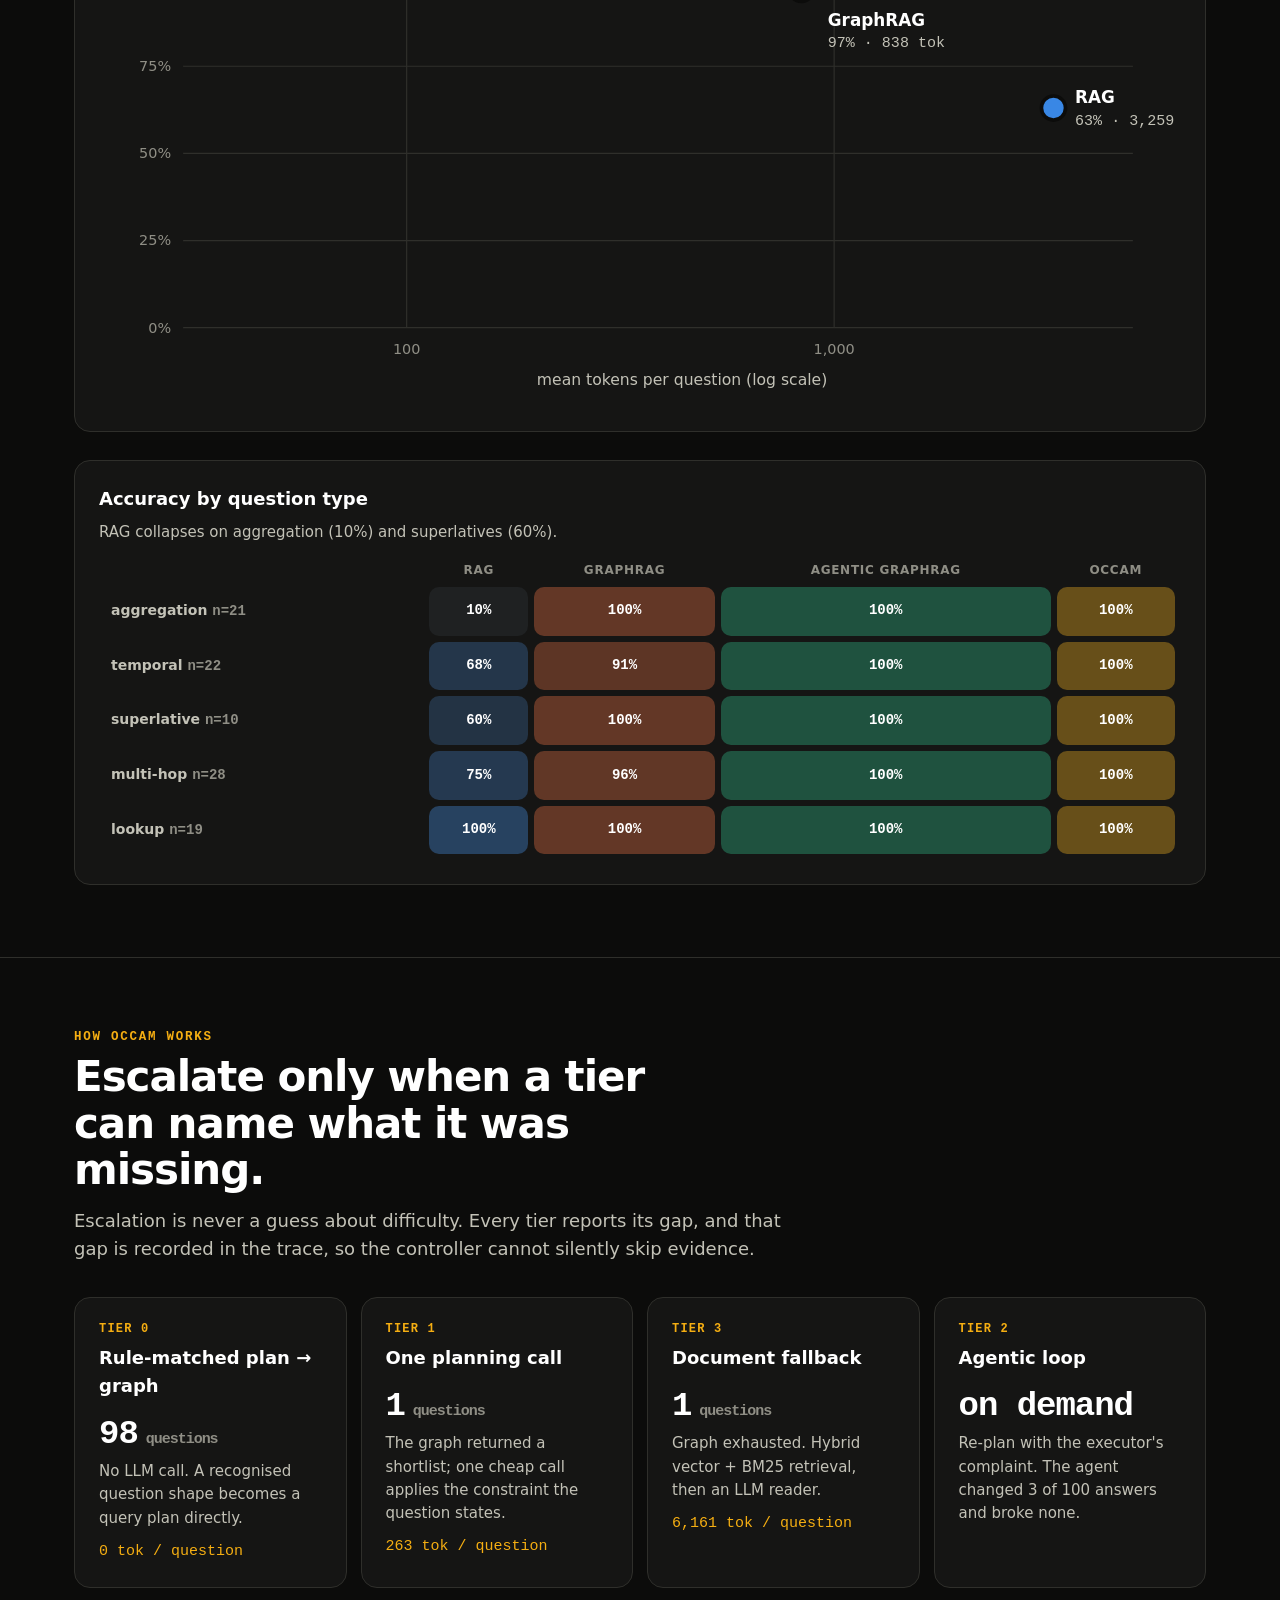
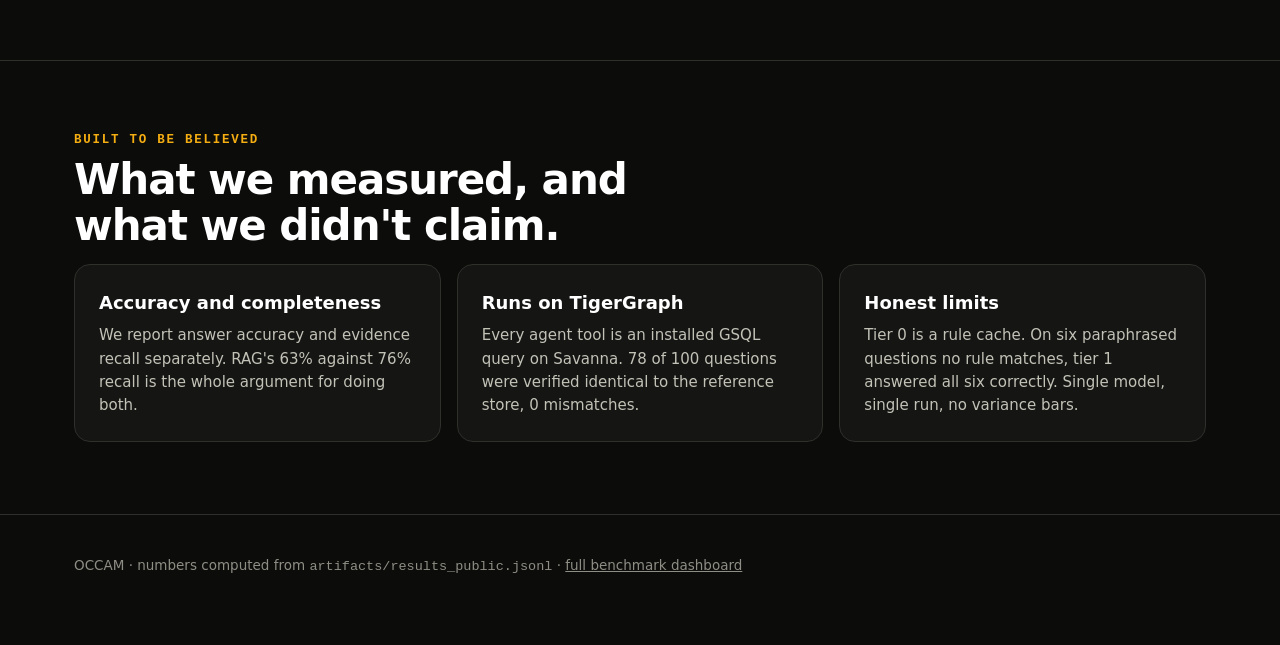
==== commit fe48858f: "Redesign the site as an interactive prototype and add the demo video pipeline The new landing page r" ====
--- a/docs/index.html
+++ b/docs/index.html
@@ -1,148 +1,110 @@
 <!doctype html>
 <html lang="en"><head><meta charset="utf-8"><meta name="viewport" content="width=device-width,initial-scale=1">
-<title>OCCAM Benchmark</title><style>
-:root{color-scheme:light;
-  --surface-0:#f6f6f4; --surface-1:#fcfcfb; --surface-2:#eeeeea;
-  --border:#d9d9d2; --grid:#e6e6e0;
-  --text-primary:#0b0b0b; --text-secondary:#52514e; --text-muted:#78776f;
-  --series-rag:#2a78d6; --series-graphrag:#eb6834;
-  --series-agentic:#1baf7a; --series-occam:#eda100;
-  --good:#1e7a48; --bad:#b3261e;}
-@media (prefers-color-scheme:dark){:root:not([data-theme="light"]){color-scheme:dark;
-  --surface-0:#121211; --surface-1:#1a1a19; --surface-2:#242422;
-  --border:#3a3a37; --grid:#2e2e2b;
-  --text-primary:#ffffff; --text-secondary:#c3c2b7; --text-muted:#96958c;
-  --series-rag:#3987e5; --series-graphrag:#d95926;
-  --series-agentic:#199e70; --series-occam:#c98500;
-  --good:#4caf7d; --bad:#e66767;}}
-:root[data-theme="dark"]{color-scheme:dark;
-  --surface-0:#121211; --surface-1:#1a1a19; --surface-2:#242422;
-  --border:#3a3a37; --grid:#2e2e2b;
-  --text-primary:#ffffff; --text-secondary:#c3c2b7; --text-muted:#96958c;
-  --series-rag:#3987e5; --series-graphrag:#d95926;
-  --series-agentic:#199e70; --series-occam:#c98500;
-  --good:#4caf7d; --bad:#e66767;}
-*{box-sizing:border-box}
-body{margin:0;background:var(--surface-0);color:var(--text-primary);
-  font:15px/1.5 ui-sans-serif,system-ui,-apple-system,"Segoe UI",Roboto,sans-serif;}
-.wrap{max-width:1080px;margin:0 auto;padding:40px 16px 80px}
-h1{font-size:26px;margin:0 0 6px;letter-spacing:-.01em}
-h2{font-size:17px;margin:40px 0 4px;letter-spacing:-.005em}
-.sub{color:var(--text-secondary);margin:0 0 4px}
-.note{color:var(--text-muted);font-size:13px;margin:4px 0 14px}
-.card{background:var(--surface-1);border:1px solid var(--border);
-  border-radius:12px;padding:18px 20px;margin-top:14px}
-.tiles{display:grid;grid-template-columns:repeat(auto-fit,minmax(200px,1fr));gap:12px;margin-top:18px}
-.tile{background:var(--surface-1);border:1px solid var(--border);border-radius:12px;padding:16px 18px}
-.tile .name{font-size:12px;letter-spacing:.06em;text-transform:uppercase;color:var(--text-muted)}
-.tile .big{font-size:32px;font-weight:650;letter-spacing:-.02em;margin:6px 0 2px}
-.tile .meta{font-size:13px;color:var(--text-secondary)}
-.swatch{display:inline-block;width:10px;height:10px;border-radius:3px;margin-right:7px;vertical-align:baseline}
-table{border-collapse:collapse;width:100%;font-size:13.5px}
-th,td{text-align:right;padding:7px 10px;border-bottom:1px solid var(--grid)}
-th:first-child,td:first-child{text-align:left}
-th{color:var(--text-secondary);font-weight:600;font-size:12px;
-  letter-spacing:.04em;text-transform:uppercase}
-tbody tr:last-child td{border-bottom:none}
-.legend{display:flex;flex-wrap:wrap;gap:16px;margin:2px 0 10px;font-size:13px;color:var(--text-secondary)}
-figure{margin:0}
-svg{display:block;width:100%;height:auto;overflow:visible}
-.mono{font-variant-numeric:tabular-nums;
-  font-family:ui-monospace,SFMono-Regular,Menlo,monospace}
-.good{color:var(--good)} .bad{color:var(--bad)}
-.hl{background:var(--surface-2);border-radius:8px;padding:12px 14px;margin-top:10px;font-size:14px}
-footer{margin-top:44px;color:var(--text-muted);font-size:12.5px;
-  border-top:1px solid var(--border);padding-top:14px}
-[data-tip]{cursor:default}
-</style></head><body><div class="wrap">
+<title>OCCAM · Cost-aware Agentic GraphRAG</title>
+<meta name="description" content="OCCAM measures when an agent is worth its tokens: 100% accuracy at 64 tokens per question on TigerGraph.">
+<link rel="icon" href="logo.svg"><link rel="stylesheet" href="site.css"></head><body>
+<nav><div class="wrap">
+ <a class="brand" href="#top"><img src="logo.svg" alt="">OCCAM</a>
+ <a class="l" href="#problem">Problem</a><a class="l" href="#live">Live demo</a><a class="l" href="#tradeoff">Tradeoff</a><a class="l" href="#router">Router</a><a class="l" href="#honest">Honest limits</a>
+ <span class="sp"></span><a class="btn" href="benchmark.html">Full benchmark</a>
+</div></nav>
 
-<h1>OCCAM: when is an agent worth its tokens?</h1>
-<p class="sub">RAG vs GraphRAG vs Agentic GraphRAG vs cost-aware routing,
-over 100 questions on the TigerGraph Agentic GraphRAG corpus.</p>
-<p class="note">Every number on this page is computed from the raw run files in
-<span class="mono">artifacts/</span> at build time.</p>
+<header class="hero" id="top"><div class="wrap">
+ <div class="eyebrow">TigerGraph Agentic GraphRAG Hackathon</div>
+ <h1>Don't pay an agent to answer what a <em>graph</em> already knows.</h1>
+ <p class="lede">OCCAM runs RAG, GraphRAG and Agentic GraphRAG on the same 100 questions, then adds a router that sends each question to the cheapest tier that can truly answer it. Same accuracy as the agent, a fraction of the tokens.</p>
+ <a class="btn pri" href="#live">▶ Watch the four pipelines race</a> <a class="btn" href="https://github.com/tushartechs/occam-graphrag">Source</a>
+ <div class="stats" id="stats"></div>
+</div></header>
 
-<div class="tiles"><div class="tile"><div class="name"><span class="swatch" style="background:var(--series-rag)"></span>RAG</div><div class="big mono">63%</div><div class="meta mono">3,259 tokens / question</div></div><div class="tile"><div class="name"><span class="swatch" style="background:var(--series-graphrag)"></span>GraphRAG</div><div class="big mono">97%</div><div class="meta mono">838 tokens / question</div></div><div class="tile"><div class="name"><span class="swatch" style="background:var(--series-agentic)"></span>Agentic GraphRAG</div><div class="big mono">100%</div><div class="meta mono">890 tokens / question</div></div><div class="tile"><div class="name"><span class="swatch" style="background:var(--series-occam)"></span>OCCAM (routed)</div><div class="big mono">100%</div><div class="meta mono">64 tokens / question</div></div></div>
+<section id="problem"><div class="wrap">
+ <div class="eyebrow">The pain point</div>
+ <h2>Everyone is adding agents. Nobody is asking what they cost.</h2>
+ <p class="sub">The hackathon guidebook asks whether the extra reasoning and retrieval steps are worth the extra complexity and token cost. Most submissions will report accuracy and stop there.</p>
+ <div class="grid3">
+  <div class="card"><div class="big mono" style="color:var(--c-rag)">63%</div><h3>Plain RAG fails structurally</h3><p>"How many cycling events had more than 30 competitors?" needs up to 43 documents. A top-10 retrieval cannot hold that evidence, so aggregation accuracy is 10%.</p></div>
+  <div class="card"><div class="big mono" style="color:var(--c-graphrag)">97%</div><h3>GraphRAG stops at ambiguity</h3><p>When the graph returns a shortlist instead of an answer, a single pass gives up. It lost 3 of 100 questions that way.</p></div>
+  <div class="card"><div class="big mono" style="color:var(--c-agentic)">890</div><h3>Agents pay on every question</h3><p>Agentic GraphRAG reaches 100%, but spends ~890 tokens per question, including the 97 that did not need it.</p></div>
+ </div>
+</div></section>
 
-<h2>Cost against accuracy</h2>
-<p class="note">Up and to the left is better. The agent reaches the top;
-routing reaches the same height for roughly 13&times; fewer tokens.</p>
-<div class="card"><div class="legend"><span><span class="swatch" style="background:var(--series-rag)"></span>RAG</span><span><span class="swatch" style="background:var(--series-graphrag)"></span>GraphRAG</span><span><span class="swatch" style="background:var(--series-agentic)"></span>Agentic GraphRAG</span><span><span class="swatch" style="background:var(--series-occam)"></span>OCCAM (routed)</span></div><figure><svg viewBox="0 0 720 344" role="img" aria-label="Average tokens per question versus answer accuracy"><line x1="56" y1="298.0" x2="696" y2="298.0" stroke="var(--grid)" stroke-width="1"/><text x="47" y="302.0" text-anchor="end" font-size="11.5" fill="var(--text-muted)">0%</text><line x1="56" y1="236.5" x2="696" y2="236.5" stroke="var(--grid)" stroke-width="1"/><text x="47" y="240.5" text-anchor="end" font-size="11.5" fill="var(--text-muted)">25%</text><line x1="56" y1="175.0" x2="696" y2="175.0" stroke="var(--grid)" stroke-width="1"/><text x="47" y="179.0" text-anchor="end" font-size="11.5" fill="var(--text-muted)">50%</text><line x1="56" y1="113.5" x2="696" y2="113.5" stroke="var(--grid)" stroke-width="1"/><text x="47" y="117.5" text-anchor="end" font-size="11.5" fill="var(--text-muted)">75%</text><line x1="56" y1="52.0" x2="696" y2="52.0" stroke="var(--grid)" stroke-width="1"/><text x="47" y="56.0" text-anchor="end" font-size="11.5" fill="var(--text-muted)">100%</text><line x1="189.2" y1="52" x2="189.2" y2="298" stroke="var(--grid)" stroke-width="1"/><text x="189.2" y="316" text-anchor="middle" font-size="11.5" fill="var(--text-muted)">100</text><line x1="472.0" y1="52" x2="472.0" y2="298" stroke="var(--grid)" stroke-width="1"/><text x="472.0" y="316" text-anchor="middle" font-size="11.5" fill="var(--text-muted)">1,000</text><text x="376" y="336" text-anchor="middle" font-size="12" fill="var(--text-secondary)">mean tokens per question (log scale)</text><text transform="translate(14,175) rotate(-90)" text-anchor="middle" font-size="12" fill="var(--text-secondary)">answer accuracy</text><circle cx="617.2" cy="143.0" r="8" fill="var(--series-rag)" stroke="var(--surface-1)" stroke-width="2" data-tip="RAG: 63% accuracy at 3,259 tokens/question"/><text x="631.2" y="130.0" text-anchor="start" font-size="12.5" font-weight="600" fill="var(--text-primary)">RAG</text><text x="631.2" y="146.0" text-anchor="start" font-size="11.5" fill="var(--text-secondary)" class="mono">63% · 3,259 tok</text><circle cx="450.3" cy="59.4" r="8" fill="var(--series-graphrag)" stroke="var(--surface-1)" stroke-width="2" data-tip="GraphRAG: 97% accuracy at 838 tokens/question"/><text x="464.3" y="46.4" text-anchor="start" font-size="12.5" font-weight="600" fill="var(--text-primary)">GraphRAG</text><text x="464.3" y="62.4" text-anchor="start" font-size="11.5" fill="var(--text-secondary)" class="mono">97% · 838 tok</text><circle cx="457.8" cy="52.0" r="8" fill="var(--series-agentic)" stroke="var(--surface-1)" stroke-width="2" data-tip="Agentic GraphRAG: 100% accuracy at 890 tokens/question"/><text x="443.8" y="39.0" text-anchor="end" font-size="12.5" font-weight="600" fill="var(--text-primary)">Agentic GraphRAG</text><text x="443.8" y="55.0" text-anchor="end" font-size="11.5" fill="var(--text-secondary)" class="mono">100% · 890 tok</text><circle cx="134.8" cy="52.0" r="8" fill="var(--series-occam)" stroke="var(--surface-1)" stroke-width="2" data-tip="OCCAM (routed): 100% accuracy at 64 tokens/question"/><text x="148.8" y="39.0" text-anchor="start" font-size="12.5" font-weight="600" fill="var(--text-primary)">OCCAM (routed)</text><text x="148.8" y="55.0" text-anchor="start" font-size="11.5" fill="var(--text-secondary)" class="mono">100% · 64 tok</text></svg></figure></div>
+<section id="live"><div class="wrap">
+ <div class="eyebrow">Live demo</div>
+ <h2>Same question. Four pipelines. Watch the tokens.</h2>
+ <p class="sub">Pick a real benchmark question and run it. Each lane replays the recorded trace of that pipeline: every step, every token, every verdict, straight from <span class="mono">artifacts/results_public.jsonl</span>.</p>
+ <div class="chips" id="chips"></div>
+ <div class="qbox"><div><div class="q" id="qtext"></div><small class="mono" id="qmeta"></small></div>
+  <div><button class="btn pri" id="run">▶ Run</button> <button class="btn" id="speed">1× speed</button><div class="bar"><i id="prog"></i></div></div></div>
+ <div class="race" id="race"></div>
+ <p class="note">Replay of recorded runs, not a fresh LLM call: step durations are the measured latencies from the benchmark.</p>
+</div></section>
 
-<h2>Where each approach breaks</h2>
-<p class="note">RAG does not degrade gracefully on aggregation and superlative
-questions. Those need a median of 11 documents and up to 43, so the evidence
-does not fit in a top-10 retrieval whatever the prompt says.</p>
-<div class="card"><div class="legend"><span><span class="swatch" style="background:var(--series-rag)"></span>RAG</span><span><span class="swatch" style="background:var(--series-graphrag)"></span>GraphRAG</span><span><span class="swatch" style="background:var(--series-agentic)"></span>Agentic GraphRAG</span><span><span class="swatch" style="background:var(--series-occam)"></span>OCCAM (routed)</span></div><figure><svg viewBox="0 0 720 300" role="img" aria-label="Answer accuracy by question type for each pipeline"><line x1="46" y1="248.0" x2="708" y2="248.0" stroke="var(--grid)" stroke-width="1"/><text x="38" y="252.0" text-anchor="end" font-size="11.5" fill="var(--text-muted)">0%</text><line x1="46" y1="189.5" x2="708" y2="189.5" stroke="var(--grid)" stroke-width="1"/><text x="38" y="193.5" text-anchor="end" font-size="11.5" fill="var(--text-muted)">25%</text><line x1="46" y1="131.0" x2="708" y2="131.0" stroke="var(--grid)" stroke-width="1"/><text x="38" y="135.0" text-anchor="end" font-size="11.5" fill="var(--text-muted)">50%</text><line x1="46" y1="72.5" x2="708" y2="72.5" stroke="var(--grid)" stroke-width="1"/><text x="38" y="76.5" text-anchor="end" font-size="11.5" fill="var(--text-muted)">75%</text><line x1="46" y1="14.0" x2="708" y2="14.0" stroke="var(--grid)" stroke-width="1"/><text x="38" y="18.0" text-anchor="end" font-size="11.5" fill="var(--text-muted)">100%</text><text x="112.2" y="266" text-anchor="middle" font-size="12" fill="var(--text-secondary)">lookup</text><text x="112.2" y="281" text-anchor="middle" font-size="11" fill="var(--text-muted)">n=19</text><rect x="69.2" y="14.0" width="20.0" height="234.0" rx="4" fill="var(--series-rag)" data-tip="RAG · lookup: 100% correct (19/19), 2,718 tok/q"/><rect x="91.2" y="14.0" width="20.0" height="234.0" rx="4" fill="var(--series-graphrag)" data-tip="GraphRAG · lookup: 100% correct (19/19), 822 tok/q"/><rect x="113.2" y="14.0" width="20.0" height="234.0" rx="4" fill="var(--series-agentic)" data-tip="Agentic GraphRAG · lookup: 100% correct (19/19), 821 tok/q"/><rect x="135.2" y="14.0" width="20.0" height="234.0" rx="4" fill="var(--series-occam)" data-tip="OCCAM (routed) · lookup: 100% correct (19/19), 0 tok/q"/><text x="244.6" y="266" text-anchor="middle" font-size="12" fill="var(--text-secondary)">multi_hop</text><text x="244.6" y="281" text-anchor="middle" font-size="11" fill="var(--text-muted)">n=28</text><rect x="201.6" y="72.5" width="20.0" height="175.5" rx="4" fill="var(--series-rag)" data-tip="RAG · multi_hop: 75% correct (21/28), 3,056 tok/q"/><rect x="223.6" y="22.4" width="20.0" height="225.6" rx="4" fill="var(--series-graphrag)" data-tip="GraphRAG · multi_hop: 96% correct (27/28), 847 tok/q"/><rect x="245.6" y="14.0" width="20.0" height="234.0" rx="4" fill="var(--series-agentic)" data-tip="Agentic GraphRAG · multi_hop: 100% correct (28/28), 994 tok/q"/><rect x="267.6" y="14.0" width="20.0" height="234.0" rx="4" fill="var(--series-occam)" data-tip="OCCAM (routed) · multi_hop: 100% correct (28/28), 220 tok/q"/><text x="377.0" y="266" text-anchor="middle" font-size="12" fill="var(--text-secondary)">temporal</text><text x="377.0" y="281" text-anchor="middle" font-size="11" fill="var(--text-muted)">n=22</text><rect x="334.0" y="88.5" width="20.0" height="159.5" rx="4" fill="var(--series-rag)" data-tip="RAG · temporal: 68% correct (15/22), 3,630 tok/q"/><rect x="356.0" y="35.3" width="20.0" height="212.7" rx="4" fill="var(--series-graphrag)" data-tip="GraphRAG · temporal: 91% correct (20/22), 849 tok/q"/><rect x="378.0" y="14.0" width="20.0" height="234.0" rx="4" fill="var(--series-agentic)" data-tip="Agentic GraphRAG · temporal: 100% correct (22/22), 900 tok/q"/><rect x="400.0" y="14.0" width="20.0" height="234.0" rx="4" fill="var(--series-occam)" data-tip="OCCAM (routed) · temporal: 100% correct (22/22), 12 tok/q"/><text x="509.4" y="266" text-anchor="middle" font-size="12" fill="var(--text-secondary)">aggregation</text><text x="509.4" y="281" text-anchor="middle" font-size="11" fill="var(--text-muted)">n=21</text><rect x="466.4" y="225.7" width="20.0" height="22.3" rx="4" fill="var(--series-rag)" data-tip="RAG · aggregation: 10% correct (2/21), 3,412 tok/q"/><text x="476.4" y="220.7" text-anchor="middle" font-size="10.5" fill="var(--text-secondary)" class="mono">10%</text><rect x="488.4" y="14.0" width="20.0" height="234.0" rx="4" fill="var(--series-graphrag)" data-tip="GraphRAG · aggregation: 100% correct (21/21), 836 tok/q"/><rect x="510.4" y="14.0" width="20.0" height="234.0" rx="4" fill="var(--series-agentic)" data-tip="Agentic GraphRAG · aggregation: 100% correct (21/21), 836 tok/q"/><rect x="532.4" y="14.0" width="20.0" height="234.0" rx="4" fill="var(--series-occam)" data-tip="OCCAM (routed) · aggregation: 100% correct (21/21), 0 tok/q"/><text x="641.8" y="266" text-anchor="middle" font-size="12" fill="var(--text-secondary)">superlative</text><text x="641.8" y="281" text-anchor="middle" font-size="11" fill="var(--text-muted)">n=10</text><rect x="598.8" y="107.6" width="20.0" height="140.4" rx="4" fill="var(--series-rag)" data-tip="RAG · superlative: 60% correct (6/10), 3,718 tok/q"/><rect x="620.8" y="14.0" width="20.0" height="234.0" rx="4" fill="var(--series-graphrag)" data-tip="GraphRAG · superlative: 100% correct (10/10), 824 tok/q"/><rect x="642.8" y="14.0" width="20.0" height="234.0" rx="4" fill="var(--series-agentic)" data-tip="Agentic GraphRAG · superlative: 100% correct (10/10), 824 tok/q"/><rect x="664.8" y="14.0" width="20.0" height="234.0" rx="4" fill="var(--series-occam)" data-tip="OCCAM (routed) · superlative: 100% correct (10/10), 0 tok/q"/></svg></figure></div>
+<section id="tradeoff"><div class="wrap">
+ <div class="eyebrow">The tradeoff</div>
+ <h2>Up and to the left is better.</h2>
+ <p class="sub">Accuracy against mean tokens per question, log scale. The agent reaches the top. Routing reaches the same height for ~14× fewer tokens.</p>
+ <div class="card"><svg id="chart" viewBox="0 0 900 380" style="width:100%;height:auto"></svg></div>
+ <div style="height:28px"></div>
+ <div class="card"><h3>Accuracy by question type</h3><p style="margin-bottom:10px">RAG collapses on aggregation (10%) and superlatives (60%).</p><table class="matrix" id="matrix"></table></div>
+</div></section>
 
-<h2>Completeness: did it investigate, or just retrieve?</h2>
-<p class="note">Solid bars are answer accuracy; pale bars are <strong>completeness</strong>,
-the share of the question's gold documents the pipeline actually retrieved. A wide
-gap means answers are being produced without the evidence that settles them.</p>
-<div class="card"><figure><svg viewBox="0 0 720 250" role="img" aria-label="Answer accuracy compared with completeness (evidence recall)"><line x1="130.0" y1="10" x2="130.0" y2="216" stroke="var(--grid)" stroke-width="1"/><text x="130.0" y="233" text-anchor="middle" font-size="11.5" fill="var(--text-muted)">0%</text><line x1="390.0" y1="10" x2="390.0" y2="216" stroke="var(--grid)" stroke-width="1"/><text x="390.0" y="233" text-anchor="middle" font-size="11.5" fill="var(--text-muted)">50%</text><line x1="650.0" y1="10" x2="650.0" y2="216" stroke="var(--grid)" stroke-width="1"/><text x="650.0" y="233" text-anchor="middle" font-size="11.5" fill="var(--text-muted)">100%</text><text x="118" y="39.8" text-anchor="end" font-size="12.5" fill="var(--text-primary)">RAG</text><rect x="130" y="19.3" width="327.6" height="15.4" rx="4" fill="var(--series-rag)" fill-opacity="1" data-tip="RAG answer accuracy: 63.0%"/><text x="465.6" y="31.4" font-size="11" fill="var(--text-secondary)" class="mono">63%</text><rect x="130" y="36.8" width="393.2" height="15.4" rx="4" fill="var(--series-rag)" fill-opacity="0.45" data-tip="RAG evidence recall: 75.6%"/><text x="531.2" y="48.8" font-size="11" fill="var(--text-secondary)" class="mono">76%</text><text x="118" y="91.2" text-anchor="end" font-size="12.5" fill="var(--text-primary)">GraphRAG</text><rect x="130" y="70.8" width="504.4" height="15.4" rx="4" fill="var(--series-graphrag)" fill-opacity="1" data-tip="GraphRAG answer accuracy: 97.0%"/><text x="642.4" y="82.9" font-size="11" fill="var(--text-secondary)" class="mono">97%</text><rect x="130" y="88.2" width="509.5" height="15.4" rx="4" fill="var(--series-graphrag)" fill-opacity="0.45" data-tip="GraphRAG evidence recall: 98.0%"/><text x="647.5" y="100.3" font-size="11" fill="var(--text-secondary)" class="mono">98%</text><text x="118" y="142.8" text-anchor="end" font-size="12.5" fill="var(--text-primary)">Agentic GraphRAG</text><rect x="130" y="122.3" width="520.0" height="15.4" rx="4" fill="var(--series-agentic)" fill-opacity="1" data-tip="Agentic GraphRAG answer accuracy: 100.0%"/><text x="658.0" y="134.4" font-size="11" fill="var(--text-secondary)" class="mono">100%</text><rect x="130" y="139.8" width="514.7" height="15.4" rx="4" fill="var(--series-agentic)" fill-opacity="0.45" data-tip="Agentic GraphRAG evidence recall: 99.0%"/><text x="652.7" y="151.8" font-size="11" fill="var(--text-secondary)" class="mono">99%</text><text x="118" y="194.2" text-anchor="end" font-size="12.5" fill="var(--text-primary)">OCCAM (routed)</text><rect x="130" y="173.8" width="520.0" height="15.4" rx="4" fill="var(--series-occam)" fill-opacity="1" data-tip="OCCAM (routed) answer accuracy: 100.0%"/><text x="658.0" y="185.9" font-size="11" fill="var(--text-secondary)" class="mono">100%</text><rect x="130" y="191.2" width="517.3" height="15.4" rx="4" fill="var(--series-occam)" fill-opacity="0.45" data-tip="OCCAM (routed) evidence recall: 99.5%"/><text x="655.3" y="203.3" font-size="11" fill="var(--text-secondary)" class="mono">99%</text></svg></figure></div>
+<section id="router"><div class="wrap">
+ <div class="eyebrow">How OCCAM works</div>
+ <h2>Escalate only when a tier can name what it was missing.</h2>
+ <p class="sub">Escalation is never a guess about difficulty. Every tier reports its gap, and that gap is recorded in the trace, so the controller cannot silently skip evidence.</p>
+ <div class="tiers" id="tiers"></div>
+</div></section>
 
-<h2>Full metrics</h2>
-<div class="card"><table><thead><tr><th>pipeline</th><th>accuracy</th><th>completeness</th><th>evidence precision</th><th>tokens / question</th><th>tokens / correct answer</th><th>steps</th><th>sec / q</th></tr></thead><tbody><tr><td><span class="swatch" style="background:var(--series-rag)"></span>RAG</td><td class="mono">63%</td><td class="mono">76%</td><td class="mono">31%</td><td class="mono">3,259</td><td class="mono">5,174</td><td class="mono">2.0</td><td class="mono">2.5</td></tr><tr><td><span class="swatch" style="background:var(--series-graphrag)"></span>GraphRAG</td><td class="mono">97%</td><td class="mono">98%</td><td class="mono">98%</td><td class="mono">838</td><td class="mono">864</td><td class="mono">2.0</td><td class="mono">2.1</td></tr><tr><td><span class="swatch" style="background:var(--series-agentic)"></span>Agentic GraphRAG</td><td class="mono">100%</td><td class="mono">99%</td><td class="mono">99%</td><td class="mono">890</td><td class="mono">890</td><td class="mono">2.1</td><td class="mono">2.4</td></tr><tr><td><span class="swatch" style="background:var(--series-occam)"></span>OCCAM (routed)</td><td class="mono">100%</td><td class="mono">99%</td><td class="mono">99%</td><td class="mono">64</td><td class="mono">64</td><td class="mono">2.1</td><td class="mono">0.2</td></tr></tbody></table></div>
+<section id="honest"><div class="wrap">
+ <div class="eyebrow">Built to be believed</div>
+ <h2>What we measured, and what we didn't claim.</h2>
+ <div class="grid3">
+  <div class="card"><h3>Accuracy and completeness</h3><p>We report answer accuracy and evidence recall separately. RAG's 63% against 76% recall is the whole argument for doing both.</p></div>
+  <div class="card"><h3>Runs on TigerGraph</h3><p>Every agent tool is an installed GSQL query on Savanna. 78 of 100 questions were verified identical to the reference store, 0 mismatches.</p></div>
+  <div class="card"><h3>Honest limits</h3><p>Tier 0 is a rule cache. On six paraphrased questions no rule matches, tier 1 answered all six correctly. Single model, single run, no variance bars.</p></div>
+ </div>
+</div></section>
 
-<h2>Where the agent tier earned its cost</h2>
-<div class="card">
-<p style="margin:0 0 8px">Comparing the agentic run with single-pass GraphRAG on
-the same 100 questions:</p>
-<table><tbody>
-<tr><td>questions the agent rescued</td>
-    <td class="mono good">3 (3%)</td></tr>
-<tr><td>questions the agent broke</td>
-    <td class="mono good">0</td></tr>
-<tr><td>extra tokens spent in total</td><td class="mono">5,221</td></tr>
-<tr><td>extra tokens per question rescued</td><td class="mono">1,740</td></tr>
-</tbody></table>
-<div class="hl">Rescued: <span class="mono">pub-040, pub-055, pub-099</span>. All three were
-cases where the graph narrowed the answer to a handful of candidates but could not
-choose between them. That is the shape of question worth paying an agent for.</div>
-</div>
+<footer><div class="wrap">OCCAM · numbers computed from <span class="mono">artifacts/results_public.jsonl</span> · <a href="benchmark.html" style="color:inherit">full benchmark dashboard</a></div></footer>
 
-<h2>How OCCAM routed</h2>
-<p class="note">Each question starts at the cheapest tier and climbs only when a
-tier reports what it was missing.</p>
-<div class="card"><table><thead><tr><th>tier</th><th>questions</th>
-<th>accuracy</th><th>tokens / question</th></tr></thead>
-<tbody><tr><td>tier0_rule_graph</td><td class="mono">98</td><td class="mono">100%</td><td class="mono">0</td></tr><tr><td>tier1_disambiguated</td><td class="mono">1</td><td class="mono">100%</td><td class="mono">263</td></tr><tr><td>tier3_document_fallback</td><td class="mono">1</td><td class="mono">100%</td><td class="mono">6,161</td></tr></tbody></table></div>
-
-<h2>Held-out set (50 questions)</h2>
-<p class="note">Ground truth for these is not published, so only coverage and cost
-can be reported here - accuracy is scored by the organisers. Raw answers and full
-agentic traces are in <span class="mono">artifacts/results_hidden.jsonl</span>.</p>
-<div class="card"><table><thead><tr><th>pipeline</th><th>answered</th>
-<th>tokens / question</th><th>steps</th></tr></thead><tbody><tr><td><span class="swatch" style="background:var(--series-rag)"></span>RAG</td><td class="mono">45/50</td><td class="mono">3,332</td><td class="mono">2.0</td></tr><tr><td><span class="swatch" style="background:var(--series-graphrag)"></span>GraphRAG</td><td class="mono">47/50</td><td class="mono">835</td><td class="mono">2.0</td></tr><tr><td><span class="swatch" style="background:var(--series-agentic)"></span>Agentic GraphRAG</td><td class="mono">50/50</td><td class="mono">952</td><td class="mono">2.2</td></tr><tr><td><span class="swatch" style="background:var(--series-occam)"></span>OCCAM (routed)</td><td class="mono">50/50</td><td class="mono">142</td><td class="mono">2.3</td></tr></tbody></table>
-<div class="hl">OCCAM routing: tier0 rule graph &times;48, tier3 document fallback &times;1, tier1 disambiguated &times;1</div></div>
-
-<footer>Generated by <span class="mono">occam.eval.dashboard</span>.
-Corpus and questions supplied by the TigerGraph Agentic GraphRAG Hackathon.
-Answer accuracy is normalised exact match. Completeness is evidence recall: the
-share of a question's published <span class="mono">gold_doc_ids</span> the pipeline
-actually retrieved. Tokens are as reported by the provider on every call.</footer>
-
-</div><script>
-(function(){
-  var tip=document.createElement('div');
-  tip.style.cssText='position:fixed;pointer-events:none;opacity:0;transition:opacity .08s;'+
-    'background:var(--surface-2);color:var(--text-primary);border:1px solid var(--border);'+
-    'border-radius:8px;padding:7px 10px;font:13px ui-sans-serif,system-ui;z-index:99;'+
-    'box-shadow:0 6px 20px rgba(0,0,0,.16);max-width:280px';
-  document.body.appendChild(tip);
-  document.addEventListener('mouseover',function(e){
-    var t=e.target.closest('[data-tip]'); if(!t) return;
-    tip.textContent=t.getAttribute('data-tip'); tip.style.opacity='1';
-  });
-  document.addEventListener('mousemove',function(e){
-    if(tip.style.opacity==='0') return;
-    var x=e.clientX+14, y=e.clientY+14;
-    if(x+tip.offsetWidth>innerWidth-8) x=e.clientX-tip.offsetWidth-14;
-    if(y+tip.offsetHeight>innerHeight-8) y=e.clientY-tip.offsetHeight-14;
-    tip.style.left=x+'px'; tip.style.top=y+'px';
-  });
-  document.addEventListener('mouseout',function(e){
-    if(e.target.closest('[data-tip]')) tip.style.opacity='0';
-  });
-})();
-</script></body></html>+<script src="data.js"></script><script src="race.js"></script>
+<script>
+const D=OCCAM_DATA,M=D.metrics,$=(i)=>document.getElementById(i),fmt=Race.fmt;
+const names={rag:"RAG",graphrag:"GraphRAG",agentic:"Agentic GraphRAG",occam:"OCCAM (routed)"};
+$("stats").innerHTML=[["100%","accuracy, routed","var(--c-occam)"],[fmt(M.occam.tokQ),"tokens per question (agent: "+fmt(M.agentic.tokQ)+")","var(--tx)"],
+ [Math.round(M.agentic.tokQ/M.occam.tokQ)+"×","fewer tokens than the agent","var(--tx)"],["98 / 100","answered with zero LLM calls","var(--tx)"]]
+ .map(s=>`<div class="stat"><b class="mono" style="color:${s[2]}">${s[0]}</b><span>${s[1]}</span></div>`).join("");
+// race
+Race.mount($("race"),D);let cur=0,t0=null,raf,speed=1;
+$("chips").innerHTML=D.questions.map((q,i)=>`<button class="chip" data-i="${i}" aria-pressed="${i==0}">${q.qtype.replace("_","-")}<small class="mono">${q.qid}</small></button>`).join("");
+function pick(i){cancelAnimationFrame(raf);cur=i;Race.setQuestion(i);const q=D.questions[i];$("qtext").textContent=q.question;
+ $("qmeta").textContent=`${q.qid} · ${q.qtype} · gold answer: ${q.gold} · ${q.goldDocs} gold document(s)`;$("prog").style.width="0";
+ document.querySelectorAll(".chip").forEach(c=>c.setAttribute("aria-pressed",c.dataset.i==i));}
+function run(){cancelAnimationFrame(raf);t0=null;const tick=(n)=>{if(t0==null)t0=n;const t=(n-t0)*speed;Race.render(Math.min(t,Race.total));$("prog").style.width=Math.min(100,t/Race.total*100)+"%";if(t<Race.total)raf=requestAnimationFrame(tick)};raf=requestAnimationFrame(tick)}
+$("chips").onclick=e=>{const c=e.target.closest(".chip");if(c){pick(+c.dataset.i);run()}};
+$("run").onclick=run;$("speed").onclick=()=>{speed=speed==1?2:speed==2?4:1;$("speed").textContent=speed+"× speed"};
+pick(1);
+// hook used by the demo video, which drives the same render with its own clock
+window.__setRace=(i,t)=>{if(cur!==i)pick(i);Race.render(Math.min(t,Race.total));$("prog").style.width=Math.min(100,t/Race.total*100)+"%";return Race.total};
+// chart
+(()=>{const W=900,H=380,l=70,r=40,t=30,b=60,xs=v=>l+(Math.log10(v)-Math.log10(30))/(Math.log10(5000)-Math.log10(30))*(W-l-r),ys=a=>t+(1-a)*(H-t-b);
+ let s="";[0,.25,.5,.75,1].forEach(a=>s+=`<line x1="${l}" x2="${W-r}" y1="${ys(a)}" y2="${ys(a)}" stroke="var(--bd)"/><text x="${l-10}" y="${ys(a)+4}" text-anchor="end" fill="var(--tx3)" font-size="12">${a*100}%</text>`);
+ [100,1000].forEach(v=>s+=`<line y1="${t}" y2="${H-b}" x1="${xs(v)}" x2="${xs(v)}" stroke="var(--bd)"/><text x="${xs(v)}" y="${H-b+22}" text-anchor="middle" fill="var(--tx3)" font-size="12">${fmt(v)}</text>`);
+ s+=`<text x="${(W+l)/2}" y="${H-12}" text-anchor="middle" fill="var(--tx2)" font-size="13">mean tokens per question (log scale)</text>`;
+ const col={rag:"--c-rag",graphrag:"--c-graphrag",agentic:"--c-agentic",occam:"--c-occam"};
+ Object.keys(M).forEach(p=>{const x=xs(Math.max(M[p].tokQ,40)),y=ys(M[p].acc),left=p=="rag"||p=="occam"?0:0;
+  const gx=p=="graphrag",ax=p=="agentic",tx=ax?x-18:x+(gx?22:18),an=ax?"end":"start",ny=gx?y+30:ax?y-28:y-4,sy=gx?y+48:ax?y-10:y+14;
+  s+=`<circle cx="${x}" cy="${y}" r="${p=="occam"?13:10}" fill="var(${col[p]})" stroke="var(--bg)" stroke-width="3"/>
+  <text x="${tx}" text-anchor="${an}" y="${ny}" fill="var(--tx)" font-weight="650" font-size="14">${names[p]}</text>
+  <text x="${tx}" text-anchor="${an}" y="${sy}" fill="var(--tx2)" font-size="12.5" class="mono">${Math.round(M[p].acc*100)}% · ${fmt(M[p].tokQ)} tok</text>`});
+ $("chart").innerHTML=s})();
+// matrix
+(()=>{const ps=["rag","graphrag","agentic","occam"],col={rag:"--c-rag",graphrag:"--c-graphrag",agentic:"--c-agentic",occam:"--c-occam"};
+ let h=`<tr><th></th>${ps.map(p=>`<th>${names[p].replace(" (routed)","")}</th>`).join("")}</tr>`;
+ Object.entries(D.byType).forEach(([t,v])=>{h+=`<tr><td>${t.replace("_","-")} <span class="mono" style="color:var(--tx3)">n=${v.n}</span></td>${ps.map(p=>{const a=v[p];return `<td class="mono" style="background:color-mix(in srgb,var(${col[p]}) ${Math.round(a*34)}%,var(--s2));">${Math.round(a*100)}%</td>`}).join("")}</tr>`});$("matrix").innerHTML=h})();
+// tiers
+(()=>{const T={tier0_rule_graph:["tier 0","Rule-matched plan → graph","No LLM call. A recognised question shape becomes a query plan directly."],tier1_disambiguated:["tier 1","One planning call","The graph returned a shortlist; one cheap call applies the constraint the question states."],tier3_document_fallback:["tier 3","Document fallback","Graph exhausted. Hybrid vector + BM25 retrieval, then an LLM reader."]};
+ const rows=D.tiers.slice().sort((a,b)=>a.tier.localeCompare(b.tier));
+ $("tiers").innerHTML=rows.map(r=>{const m=T[r.tier]||["tier","",""];return `<div class="card tier"><div class="n">${m[0].toUpperCase()}</div><h3>${m[1]}</h3><div class="cnt mono">${r.n}<span style="font-size:15px;color:var(--tx3)"> questions</span></div><p>${m[2]}</p><p class="mono" style="margin-top:10px;color:var(--c-occam)">${fmt(r.tokQ)} tok / question</p></div>`}).join("")+
+ `<div class="card tier"><div class="n">TIER 2</div><h3>Agentic loop</h3><div class="cnt mono">on demand</div><p>Re-plan with the executor's complaint. The agent changed 3 of 100 answers and broke none.</p></div>`})();
+</script></body></html>
--- a/docs/site.css
+++ b/docs/site.css
@@ -0,0 +1,65 @@
+:root{--bg:#0c0c0b;--s1:#151514;--s2:#1e1e1c;--bd:#2f2f2b;--tx:#fff;--tx2:#c3c2b7;--tx3:#8f8e85;
+ --c-rag:#3987e5;--c-graphrag:#e8693a;--c-agentic:#22b784;--c-occam:#f5ae12;--good:#4caf7d;--bad:#ef6b6b;color-scheme:dark}
+:root[data-theme=light]{--bg:#f6f6f4;--s1:#fff;--s2:#eeeeea;--bd:#d9d9d2;--tx:#0b0b0b;--tx2:#52514e;--tx3:#78776f;
+ --c-rag:#2a78d6;--c-graphrag:#eb6834;--c-agentic:#1baf7a;--c-occam:#d28f00;--good:#1e7a48;--bad:#b3261e;color-scheme:light}
+*{box-sizing:border-box}html{scroll-behavior:smooth}
+body{margin:0;background:var(--bg);color:var(--tx);font:16px/1.55 Inter,ui-sans-serif,system-ui,-apple-system,"Segoe UI",sans-serif;-webkit-font-smoothing:antialiased}
+.mono{font-family:ui-monospace,SFMono-Regular,Menlo,monospace;font-variant-numeric:tabular-nums}
+.wrap{max-width:1180px;margin:0 auto;padding:0 24px}
+nav{position:sticky;top:0;z-index:20;backdrop-filter:blur(14px);background:color-mix(in srgb,var(--bg) 82%,transparent);border-bottom:1px solid var(--bd)}
+nav .wrap{display:flex;align-items:center;gap:28px;height:62px}
+.brand{display:flex;align-items:center;gap:11px;font-weight:800;letter-spacing:.18em;font-size:17px;color:var(--tx);text-decoration:none}
+.brand img,.brand svg{width:30px;height:30px}
+nav a.l{color:var(--tx2);text-decoration:none;font-size:14px}nav a.l:hover{color:var(--tx)}
+nav .sp{flex:1}
+.btn{display:inline-flex;align-items:center;gap:8px;padding:11px 20px;border-radius:10px;border:1px solid var(--bd);background:var(--s1);color:var(--tx);font:600 14px inherit;font-family:inherit;cursor:pointer;text-decoration:none}
+.btn.pri{background:var(--c-occam);border-color:var(--c-occam);color:#111}.btn:hover{filter:brightness(1.08)}
+.hero{padding:96px 0 56px;text-align:left}
+.eyebrow{color:var(--c-occam);font:600 12.5px ui-monospace,Menlo,monospace;letter-spacing:.14em;text-transform:uppercase}
+h1{font-size:clamp(38px,6vw,72px);line-height:1.02;letter-spacing:-.035em;margin:16px 0 22px;max-width:15ch}
+h1 em{font-style:normal;color:var(--c-occam)}
+.lede{font-size:20px;color:var(--tx2);max-width:60ch;margin:0 0 30px}
+.stats{display:grid;grid-template-columns:repeat(4,1fr);gap:14px;margin-top:54px}
+.stat{background:var(--s1);border:1px solid var(--bd);border-radius:16px;padding:20px 22px}
+.stat b{display:block;font-size:40px;letter-spacing:-.03em;line-height:1.1}.stat span{color:var(--tx2);font-size:14px}
+section{padding:72px 0;border-top:1px solid var(--bd)}
+h2{font-size:clamp(28px,3.6vw,42px);letter-spacing:-.025em;line-height:1.1;margin:10px 0 14px;max-width:22ch}
+.sub{color:var(--tx2);font-size:18px;max-width:64ch;margin:0 0 34px}
+.grid3{display:grid;grid-template-columns:repeat(3,1fr);gap:16px}
+.card{background:var(--s1);border:1px solid var(--bd);border-radius:16px;padding:24px}
+.card h3{margin:0 0 8px;font-size:18px}.card p{margin:0;color:var(--tx2);font-size:15px}
+.card .big{font-size:44px;font-weight:750;letter-spacing:-.03em;margin-bottom:6px}
+.chips{display:flex;flex-wrap:wrap;gap:8px;margin-bottom:16px}
+.chip{border:1px solid var(--bd);background:var(--s1);color:var(--tx2);border-radius:999px;padding:8px 14px;font:500 13.5px inherit;font-family:inherit;cursor:pointer}
+.chip[aria-pressed=true]{background:var(--tx);color:var(--bg);border-color:var(--tx)}
+.chip small{opacity:.6;margin-left:6px}
+.qbox{background:var(--s1);border:1px solid var(--bd);border-radius:16px;padding:20px 24px;display:flex;gap:20px;align-items:center;justify-content:space-between;flex-wrap:wrap;margin-bottom:16px}
+.qbox .q{font-size:20px;font-weight:600;letter-spacing:-.01em;max-width:70ch}.qbox small{color:var(--tx3);display:block;margin-top:6px}
+.race{display:grid;grid-template-columns:repeat(4,1fr);gap:14px}
+.lane{background:var(--s1);border:1px solid var(--bd);border-top:3px solid var(--lane);border-radius:16px;padding:18px;display:flex;flex-direction:column;gap:14px;min-height:330px;transition:border-color .3s,box-shadow .3s}
+.lane.final{box-shadow:0 0 0 1px var(--lane) inset}
+.lane-h{display:flex;flex-direction:column;gap:2px}.lane-h b{font-size:16px}.lane-h i{font-style:normal;color:var(--tx3);font-size:12.5px}
+.lane-h .dot{display:none}
+.tok{display:flex;align-items:baseline;gap:8px}.tok .n{font-size:38px;font-weight:700;letter-spacing:-.03em;color:var(--lane)}.tok small{color:var(--tx3)}
+.steps{list-style:none;margin:0;padding:0;display:flex;flex-direction:column;gap:9px;flex:1}
+.steps li{display:flex;gap:10px;font-size:13px;line-height:1.35;transition:opacity .25s}
+.steps li small{display:block;color:var(--tx3);font-size:11.5px}
+.steps li .ic{flex:none;width:16px;height:16px;border-radius:50%;border:2px solid var(--bd);margin-top:1px}
+.steps li.wait{opacity:.28}.steps li.run .ic{border-color:var(--lane);border-top-color:transparent;animation:sp .7s linear infinite}
+.steps li.done .ic{background:var(--lane);border-color:var(--lane)}.steps li.done.ambiguous .ic,.steps li.done.insufficient .ic{background:transparent;border-style:dashed}
+@keyframes sp{to{transform:rotate(360deg)}}
+.ans{border-top:1px solid var(--bd);padding-top:12px;min-height:84px}.ans small{color:var(--tx3);font-size:11.5px;text-transform:uppercase;letter-spacing:.1em}
+.ans .a{font-weight:650;font-size:16px;margin:3px 0 6px;overflow-wrap:anywhere}
+.v{font-weight:700;font-size:13px}.v.ok{color:var(--good)}.v.bad{color:var(--bad)}
+.bar{height:6px;border-radius:3px;background:var(--s2);overflow:hidden;margin-top:14px;width:240px}.bar i{display:block;height:100%;background:var(--c-occam);width:0}
+.note{color:var(--tx3);font-size:13px;margin-top:12px}
+.matrix{width:100%;border-collapse:separate;border-spacing:6px;font-size:14px}
+.matrix th{color:var(--tx3);font-weight:600;font-size:12px;letter-spacing:.06em;text-transform:uppercase;text-align:center}
+.matrix td:first-child{color:var(--tx2);text-align:left}
+.matrix td{text-align:center;border-radius:10px;padding:13px 6px;font-weight:650}
+.tiers{display:grid;grid-template-columns:repeat(4,1fr);gap:14px}
+.tier{position:relative}.tier .n{font:600 12px ui-monospace,Menlo,monospace;color:var(--c-occam);letter-spacing:.1em}
+.tier h3{margin:8px 0}.tier .cnt{font-size:34px;font-weight:750;letter-spacing:-.03em}
+footer{padding:40px 0 70px;color:var(--tx3);font-size:13.5px;border-top:1px solid var(--bd)}
+@media(max-width:900px){.stats,.race,.grid3,.tiers{grid-template-columns:1fr 1fr}}
+@media(max-width:560px){.stats,.race,.grid3,.tiers{grid-template-columns:1fr}nav a.l{display:none}}
